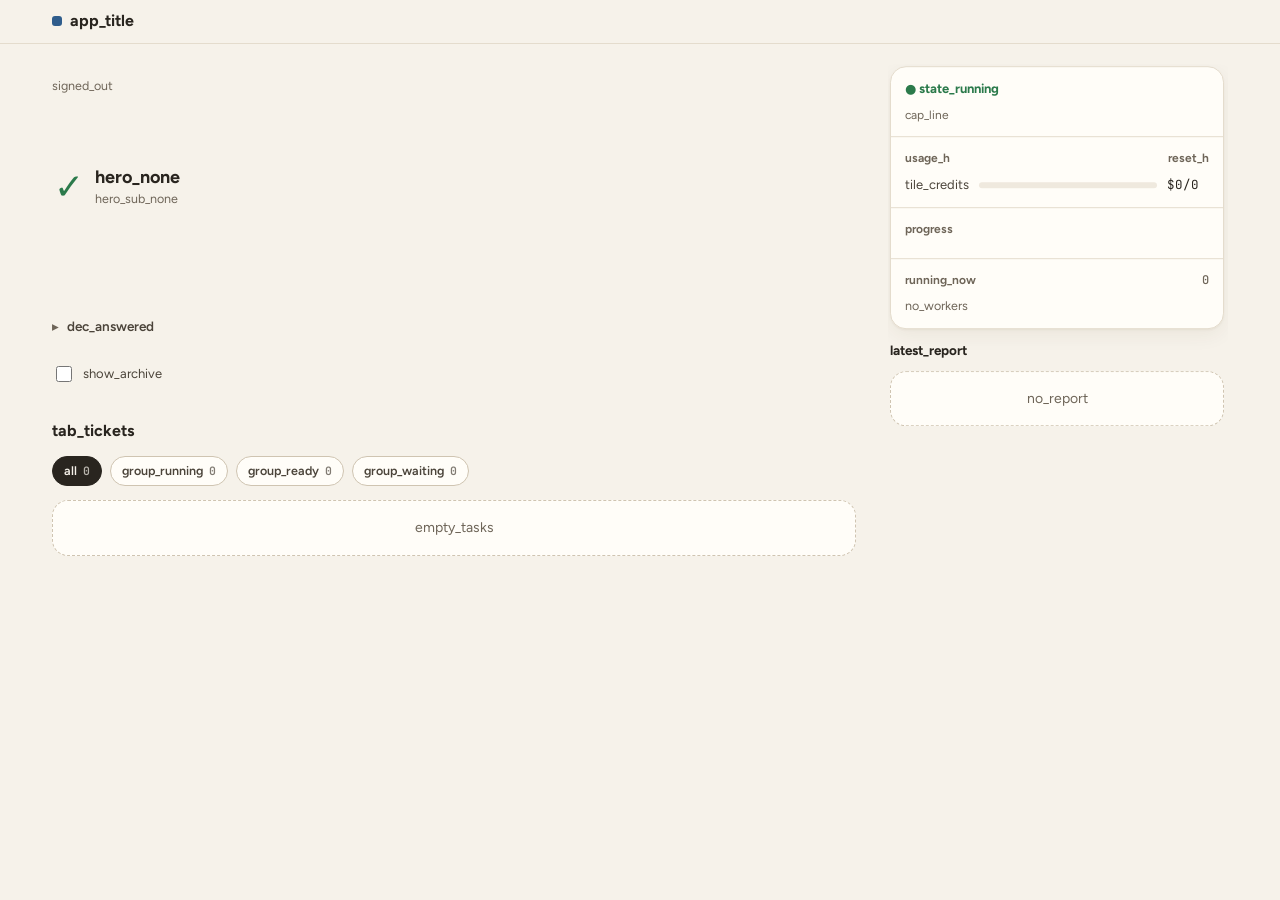
==== templates/page.html @ 3a25b418 "feat(profile): key health check, refresh and rotation Co-Authored-By: Claude Opus 5.5 <noreply@anthr" ====
<title>Autopilot</title>
<meta name="claude:viewport-fit-sides" content="cover">
<link rel="preconnect" href="https://fonts.googleapis.com">
<link rel="preconnect" href="https://fonts.gstatic.com" crossorigin>
<link rel="stylesheet" href="https://fonts.googleapis.com/css2?family=Figtree:wght@400;500;600;700&family=JetBrains+Mono:wght@400;500&display=swap">
<style>
/* Inbox layout: what waits on you comes first, as cards with answer buttons; status lives in one compact
   side panel (desktop) or its own tab (phone). */
:root {
  --bg: #f6f2ea; --surface: #fffdf8; --surface-2: #efe9de; --ink: #29251f; --ink-2: #4b443a; --muted: #6e6558;
  --line: #e4dccd; --line-strong: #cfc4b1;
  --accent: #2f5d8c; --accent-ink: #ffffff; --accent-soft: #e4ecf5; --accent-line: #a9c0da;
  --ok: #2b7a4b; --ok-soft: #e1efe5; --warn: #8f5600; --warn-soft: #f7ead3; --crit: #b0271f; --crit-soft: #f7e0dc;
  --gate: #6a46a8; --gate-soft: #ede6f7;
  --shadow: 0 1px 2px rgba(70, 52, 24, .05), 0 6px 20px rgba(70, 52, 24, .06);
  --f-body: "Figtree", "PingFang SC", "Hiragino Sans GB", "Noto Sans SC", "Microsoft YaHei", system-ui, sans-serif;
  --f-mono: "JetBrains Mono", "SF Mono", Menlo, Consolas, monospace;
  --r: 16px; --r-sm: 12px;
}
@media (prefers-color-scheme: dark) { :root:not([data-theme="light"]) {
  --bg: #171512; --surface: #211e1a; --surface-2: #2b2722; --ink: #eee7da; --ink-2: #d2c9b9; --muted: #a59c8c;
  --line: #36312a; --line-strong: #4b453b;
  --accent: #93b8df; --accent-ink: #0f1d2b; --accent-soft: #1e2a37; --accent-line: #3d5670;
  --ok: #7fcf9c; --ok-soft: #1b2d21; --warn: #e5b566; --warn-soft: #33291a; --crit: #ff9b90; --crit-soft: #3a201d;
  --gate: #c5a9f1; --gate-soft: #2b2338;
  --shadow: 0 1px 2px rgba(0, 0, 0, .3); color-scheme: dark } }
:root[data-theme="dark"] {
  --bg: #171512; --surface: #211e1a; --surface-2: #2b2722; --ink: #eee7da; --ink-2: #d2c9b9; --muted: #a59c8c;
  --line: #36312a; --line-strong: #4b453b;
  --accent: #93b8df; --accent-ink: #0f1d2b; --accent-soft: #1e2a37; --accent-line: #3d5670;
  --ok: #7fcf9c; --ok-soft: #1b2d21; --warn: #e5b566; --warn-soft: #33291a; --crit: #ff9b90; --crit-soft: #3a201d;
  --gate: #c5a9f1; --gate-soft: #2b2338;
  --shadow: 0 1px 2px rgba(0, 0, 0, .3); color-scheme: dark }

* { box-sizing: border-box }
[hidden] { display: none !important }
html { -webkit-text-size-adjust: 100% }
body { margin: 0; background: var(--bg); color: var(--ink); font: 400 14px/1.55 var(--f-body) }
html[lang^="zh"] body { line-height: 1.65 }
body::before { content: ""; position: fixed; inset: 0 0 auto; height: env(safe-area-inset-top, 0px); z-index: 30; background: var(--bg) }
h1, h2, h3 { margin: 0 }
h1, h2 { text-wrap: balance }
h3 { text-wrap: pretty }
h2 { font-size: 16px; font-weight: 700; line-height: 1.35 }
h3 { font-size: 15px; font-weight: 650; line-height: 1.45 }
a { color: var(--accent) }
.mono { font-family: var(--f-mono); font-variant-numeric: tabular-nums; font-size: .92em }
:focus-visible { outline: 2px solid var(--accent); outline-offset: 2px }
button, input { font: inherit; color: inherit }
button { cursor: pointer }
button:disabled { cursor: default }

.wrap { max-width: 1240px; margin: 0 auto; padding-left: max(16px, env(safe-area-inset-left, 0px)); padding-right: max(16px, env(safe-area-inset-right, 0px)) }

/* Header */
/* Header: phone = brand + language, then the autopilot switch. Desktop = one row.
   Run state lives in the status panel only (the status tab shows a mark when something is wrong). */
header.top { background: var(--bg); padding-top: env(safe-area-inset-top, 0px) }
.bar { display: grid; grid-template-columns: minmax(0, 1fr) auto; grid-template-areas: "brand lang" "filters filters";
  align-items: center; gap: 6px 12px; padding-block: 8px 10px }
.brand { grid-area: brand; display: flex; align-items: center; gap: 8px; min-width: 0 }
.brand .dot { width: 10px; height: 10px; border-radius: 3px; background: var(--accent); flex: none }
h1 { font-size: 16px; font-weight: 700; letter-spacing: -.01em }
.lang { grid-area: lang; display: inline-flex; align-items: center; gap: 3px; min-height: 30px; padding: 0 9px; border-radius: 8px; border: 1px solid var(--line-strong); background: var(--surface); font: 500 12.5px/1 var(--f-body); color: var(--muted) }
.lang .on { color: var(--ink); font-weight: 700 }
.lang .sl { color: var(--line-strong) }
.lang:hover { border-color: var(--accent) }
.filters { grid-area: filters; justify-self: start; display: inline-flex; gap: 2px; padding: 2px; border-radius: 10px; background: var(--surface-2); overflow-x: auto; max-width: 100%; scrollbar-width: none }
.filters::-webkit-scrollbar { display: none }
.fchip { display: inline-flex; align-items: center; gap: 6px; min-height: 30px; padding: 0 11px; border-radius: 8px; border: 0; background: none; font-size: 12.5px; font-weight: 600; white-space: nowrap; color: var(--ink-2) }
.fchip[aria-pressed="true"] { background: var(--surface); color: var(--ink); box-shadow: 0 1px 2px rgba(0, 0, 0, .08) }
.fcount { min-width: 16px; height: 16px; padding: 0 4px; border-radius: 8px; background: var(--accent); color: var(--accent-ink); font: 600 11px/16px var(--f-mono); text-align: center }
.tfilter .fchip { border: 1px solid var(--line-strong); background: var(--surface); border-radius: 999px }
.tfilter .fchip[aria-pressed="true"] { background: var(--ink); border-color: var(--ink); color: var(--bg); box-shadow: none }

/* Access profile: the header line, the switch and the cap card */
.access { display: flex; flex-wrap: wrap; align-items: center; gap: 4px 10px; padding-bottom: 8px; font-size: 12.5px; color: var(--muted) }
.keyerr { color: var(--bad, #b3261e); font-weight: 600 }
.access:empty { display: none }
.abadge { display: inline-flex; align-items: center; min-height: 24px; padding: 0 10px; border-radius: 999px; background: var(--surface-2); color: var(--ink); font-weight: 600; overflow-wrap: anywhere }
.abadge.gw { background: var(--warn-soft); color: var(--warn) }
.switch { display: flex; flex-wrap: wrap; gap: 6px }
.capcard { border-left: 5px solid var(--warn) }

/* Layout */
.shell { padding-bottom: 20px }
.col-main, .col-rail { display: grid; gap: 22px; min-width: 0; align-content: start }
.view { display: grid; gap: 14px; min-width: 0; align-content: start }
@media (max-width: 1023.98px) { .view:not(.on) { display: none } .col-rail { margin-top: 0 } }
#banners { display: grid; gap: 10px }
#banners:empty { display: none }
.banner { padding: 12px 16px; border-radius: var(--r-sm); background: var(--warn-soft); color: var(--warn); font-weight: 500 }
.banner.crit { background: var(--crit-soft); color: var(--crit) }
.foot { color: var(--muted); font-size: 12px; text-align: center; margin: 0 auto; padding-bottom: calc(84px + env(safe-area-inset-bottom, 0px)) }

/* Hero */
.hero { display: flex; align-items: center; gap: 12px; padding: 2px }
.hero-n { font: 700 32px/1 var(--f-mono); color: var(--accent); font-variant-numeric: tabular-nums; letter-spacing: -.04em; flex: none }
.hero-n.zero { color: var(--ok); font-family: var(--f-body) }
.hero-t { font-size: 17px; font-weight: 700; line-height: 1.3 }
.hero-s { color: var(--muted); font-size: 12.5px; line-height: 1.5 }

/* Cards */
.card { background: var(--surface); border: 1px solid var(--line); border-radius: var(--r); padding: 16px; box-shadow: var(--shadow); display: grid; gap: 12px; min-width: 0 }
.card > h2 { font-size: 15px }
.dec.gate { border-left: 5px solid var(--gate) }
.dec.system { border-left: 5px solid var(--crit) }
.sys-line { margin-top: 6px }
.sys-line b { font-weight: 600 }
.card-head { display: flex; flex-wrap: wrap; align-items: center; gap: 6px 12px }
.tag { display: inline-flex; align-items: center; gap: 5px; padding: 1px 9px; border-radius: 999px; font-size: 12px; font-weight: 650 }
.tag.ask { background: var(--accent-soft); color: var(--accent) }
.tag.gate { background: var(--gate-soft); color: var(--gate) }
.tag.system { background: var(--crit-soft); color: var(--crit) }
.tag.look { background: var(--warn-soft); color: var(--warn) }
.dec.look { border-left: 5px solid var(--warn) }
.self-actions { display: flex; flex-wrap: wrap; gap: 8px; align-items: center }
.self-actions .btn.ghost, .ok-btn { min-height: 36px }
.self-tools { display: flex; flex-wrap: wrap; align-items: center; justify-content: space-between; gap: 8px 12px; color: var(--muted); font-size: 12.5px }
.self-body > summary { list-style: none; cursor: pointer }
.self-body > summary::-webkit-details-marker { display: none }
.self-body > summary::before { content: "▸ "; color: var(--muted) }
.self-body[open] > summary::before { content: "▾ " }
.self-body > summary + * { margin-top: 6px }
.self-body .links { margin-top: 8px }
.remind { display: flex; flex-wrap: wrap; align-items: center; gap: 6px 12px; padding: 8px 12px; border-radius: var(--r-sm); background: var(--warn-soft); color: var(--warn); font-size: 13px; font-weight: 600 }
.meta { color: var(--muted); font-size: 12px; overflow-wrap: anywhere }
.age { margin-left: auto }
.body { white-space: pre-wrap; overflow-wrap: anywhere; color: var(--ink-2) }
/* A card's walk-through: the one sentence first, then each section under a small heading, in a fixed order. */
.body.lead { color: var(--ink); font-size: 14.5px }
.explain { display: grid; gap: 14px; min-width: 0 }
.ex { display: grid; gap: 4px; min-width: 0 }
.ex h4 { margin: 0; font-size: 12.5px; color: var(--muted); font-weight: 650; letter-spacing: .02em }
.ex p { margin: 0; white-space: pre-wrap; overflow-wrap: anywhere; color: var(--ink-2) }
.ex ol, .ex ul { margin: 0; padding-left: 1.4em; display: grid; gap: 4px; color: var(--ink-2); overflow-wrap: anywhere }
.ex-terms { margin: 0; display: grid; gap: 6px }
.ex-terms div { display: grid; gap: 0; padding-left: 10px; border-left: 3px solid var(--line-strong) }
.ex-terms dt { font-weight: 650; overflow-wrap: anywhere }
.ex-terms dd { margin: 0; color: var(--ink-2); overflow-wrap: anywhere }
.ex .ex-opts { list-style: none; padding: 0; gap: 8px }
.ex-opts li { display: grid; gap: 2px; padding: 8px 12px; border-radius: var(--r-sm); border: 1px solid var(--line) }
.ex-opts li.rec { border: 2px solid var(--accent) }
.ex-opts .opt-top { color: var(--ink) }
.ex-k { color: var(--muted); font-weight: 600 }
.ex .ex-related { list-style: none; padding: 0 }
.ex-related li { display: grid; gap: 0 }
.links { display: flex; flex-wrap: wrap; gap: 8px }
.pill { display: inline-flex; align-items: center; gap: 5px; min-height: 30px; padding: 0 10px; border-radius: 999px; border: 1px solid var(--line); background: var(--bg); color: var(--accent); font-size: 12.5px; font-weight: 600; text-decoration: none; white-space: nowrap }
.pill:hover { border-color: var(--accent) }
.ico { width: 20px; height: 20px; fill: none; stroke: currentColor; stroke-width: 1.8; stroke-linecap: round; stroke-linejoin: round; flex: none }
.pill .ico { width: 15px; height: 15px }

.opts { display: grid; gap: 10px }
@media (min-width: 600px) { .opts { grid-template-columns: repeat(auto-fit, minmax(220px, 1fr)) } }
.opt { display: grid; gap: 2px; align-content: start; text-align: left; min-height: 46px; padding: 9px 12px; border-radius: var(--r-sm); border: 1.5px solid var(--line-strong); background: var(--surface) }
.opt:hover:not(:disabled) { border-color: var(--accent) }
.opt.rec { border: 2px solid var(--accent); background: var(--accent-soft) }
.opt-top { display: flex; align-items: flex-start; justify-content: space-between; gap: 10px }
.opt-label { font-size: 14px; font-weight: 650; line-height: 1.45 }
.rec-tag { flex: none; padding: 0 7px; border-radius: 999px; background: var(--accent); color: var(--accent-ink); font-size: 11.5px; font-weight: 700; line-height: 18px }
.opt-cost { color: var(--muted); font-size: 12.5px; line-height: 1.5 }
.opt:disabled:not(.chosen) { opacity: .5 }
.opt.chosen { background: var(--accent); border-color: var(--accent); color: var(--accent-ink); opacity: 1 }
.opt.chosen .opt-cost { color: var(--accent-ink); opacity: .85 }
.opt.chosen .rec-tag { background: var(--accent-ink); color: var(--accent) }

.reply { display: flex; gap: 8px }
.reply input { flex: 1 1 auto; min-width: 0; min-height: 40px; padding: 0 12px; border-radius: var(--r-sm); border: 1.5px solid var(--line); background: var(--bg) }
.reply input:focus { border-color: var(--accent); outline: none }
.btn { min-height: 40px; padding: 0 14px; border-radius: var(--r-sm); border: 1.5px solid var(--ink); background: var(--ink); color: var(--bg); font-weight: 650; white-space: nowrap }
.btn:disabled { opacity: .45 }
.btn.ghost { background: var(--surface); color: var(--ink); border-color: var(--line-strong) }
.btn.ghost:hover:not(:disabled) { border-color: var(--accent); color: var(--accent) }
.btn.small { min-height: 30px; padding: 0 10px; font-size: 12.5px; background: var(--surface); color: var(--accent); border-color: var(--accent-line) }
.row .btn.ghost { min-height: 32px; padding: 0 10px; font-size: 12.5px }
.sent { display: grid; gap: 2px; padding: 10px 12px; border-radius: var(--r-sm); background: var(--ok-soft); color: var(--ok); font-size: 13px }
.sent b { font-weight: 650 }
.note { font-size: 12.5px; color: var(--muted) }
.note.ok { color: var(--ok); font-weight: 600 }
.note.warn { color: var(--warn) }
.note.crit { color: var(--crit) }

/* Sections */
.sec { display: grid; gap: 12px; min-width: 0 }
.sec-h { display: flex; flex-wrap: wrap; align-items: baseline; gap: 4px 12px }
.sec-h .hint { color: var(--muted); font-size: 12.5px }
.list { background: var(--surface); border: 1px solid var(--line); border-radius: var(--r); overflow: hidden; min-width: 0 }
.list > * + * { border-top: 1px solid var(--line) }
.row { display: grid; grid-template-columns: minmax(0, 1fr) auto; gap: 6px 16px; align-items: center; padding: 12px 16px }
.row > :first-child, .task-main { min-width: 0 }
.row-title { font-weight: 600; overflow-wrap: anywhere }
.row-sub { color: var(--ink-2); font-size: 13px; overflow-wrap: anywhere }
.row-side { display: flex; flex-wrap: wrap; gap: 8px; justify-content: flex-end; align-items: center }
.row > .note { grid-column: 1 / -1 }
details.fold > summary { list-style: none; cursor: pointer; display: flex; align-items: center; gap: 8px; min-height: 36px; color: var(--ink-2); font-weight: 600; font-size: 13.5px }
details.fold > summary::-webkit-details-marker { display: none }
details.fold > summary::before { content: "▸"; color: var(--muted); transition: transform .15s }
details.fold[open] > summary::before { transform: rotate(90deg) }
details.fold > summary + * { margin-top: 8px }
.check { display: inline-flex; align-items: center; gap: 8px; min-height: 36px; color: var(--ink-2); font-size: 13px; cursor: pointer }
.check input { width: 16px; height: 16px; accent-color: var(--accent) }

/* Chips */
.chip { display: inline-flex; align-items: center; gap: 5px; padding: 0 8px; border-radius: 999px; font-size: 12px; font-weight: 650; white-space: nowrap; background: var(--accent-soft); color: var(--accent); line-height: 21px }
.chip.ok { background: var(--ok-soft); color: var(--ok) }
.chip.warn { background: var(--warn-soft); color: var(--warn) }
.chip.crit { background: var(--crit-soft); color: var(--crit) }
.chip.gate { background: var(--gate-soft); color: var(--gate) }
.chip.muted { background: var(--surface-2); color: var(--muted) }

/* Tasks */
.tfilter { display: flex; flex-wrap: wrap; gap: 8px }
.task { display: grid; grid-template-columns: minmax(0, 1fr) auto; gap: 6px 16px; align-items: center; padding: 12px 16px }
.task-title { font-weight: 600; overflow-wrap: anywhere }
.task-title .id { color: var(--muted); font-weight: 500; margin-right: 4px }
.task-meta { color: var(--muted); font-size: 12px; overflow-wrap: anywhere }
.task-side { display: flex; flex-wrap: wrap; gap: 8px; justify-content: flex-end; align-items: center }
@media (max-width: 599.98px) {
  .task, .row { grid-template-columns: minmax(0, 1fr) }
  .task-side, .row-side { justify-content: flex-start }
}
.empty { padding: 16px; text-align: center; color: var(--muted); background: var(--surface); border: 1.5px dashed var(--line-strong); border-radius: var(--r) }

/* Evidence */
.back { justify-self: start }
.verdict { padding: 14px 16px; border-radius: var(--r-sm); background: var(--ok-soft); color: var(--ok); font-weight: 600 }
.crit-list { list-style: none; margin: 0; padding: 0; display: grid; gap: 12px }
.crit-list li { display: grid; grid-template-columns: auto minmax(0, 1fr); gap: 12px; align-items: start }
.crit-list .mark { width: 28px; height: 28px; border-radius: 8px; display: grid; place-items: center; font-weight: 700 }
.crit-list .mark.ok { background: var(--ok-soft); color: var(--ok) }
.crit-list .mark.crit { background: var(--crit-soft); color: var(--crit) }
.shots { display: grid; grid-template-columns: repeat(auto-fill, minmax(min(180px, 100%), 1fr)); gap: 14px }
.shots figure { margin: 0; display: grid; gap: 6px }
.shots img { width: 100%; border: 1px solid var(--line); border-radius: var(--r-sm); background: var(--surface-2) }
.shots figcaption { color: var(--muted); font-size: 12.5px }
/* Logs: one fold each; the text loads when it is opened and scrolls inside its own box. */
.logs { display: grid; gap: 8px; min-width: 0 }
.log { min-width: 0; border: 1px solid var(--line); border-radius: var(--r-sm); background: var(--bg); overflow: hidden }
.log > summary { list-style: none; cursor: pointer; display: grid; grid-template-columns: auto minmax(0, 1fr); gap: 2px 10px; align-items: baseline; padding: 9px 12px; font-size: 13px; color: var(--ink-2) }
.log > summary::-webkit-details-marker { display: none }
.log > summary::before { content: "▸"; grid-row: 1 / 3; color: var(--muted); transition: transform .15s }
.log[open] > summary::before { transform: rotate(90deg) }
.log > summary > span { grid-column: 2; min-width: 0; overflow-wrap: anywhere }
.log .log-name { color: var(--muted); font-size: 12px }
.log-text { margin: 0; padding: 10px 12px; border-top: 1px solid var(--line); max-height: 420px; overflow: auto; white-space: pre; font: 12px/1.5 var(--f-mono); color: var(--ink); background: var(--surface-2) }
.rounds { display: flex; align-items: flex-end; gap: 18px; height: 150px; padding-top: 6px; border-bottom: 1px solid var(--line-strong) }
.rcol { display: grid; justify-items: center; align-content: end; gap: 6px; height: 100%; min-width: 48px }
.rcol i { display: block; width: 32px; border-radius: 4px 4px 0 0; background: var(--accent) }
.rval { font-size: 14px; color: var(--ink) }
.rlab { color: var(--muted); font-size: 13px; transform: translateY(26px); white-space: nowrap }
.rounds-wrap { padding-bottom: 28px }

/* Status rail */
/* One compact status panel: each module is a few one-line rows, split by hairlines. */
.panel { background: var(--surface); border: 1px solid var(--line); border-radius: var(--r); box-shadow: var(--shadow); min-width: 0; font-size: 13px; line-height: 1.5 }
.panel > .ps { padding: 12px 14px; display: grid; gap: 8px; min-width: 0 }
.panel > .ps + .ps { border-top: 1px solid var(--line) }
.ps-h { display: flex; justify-content: space-between; align-items: baseline; gap: 8px; font-size: 12px; font-weight: 650; color: var(--muted) }
.ps-h .n { font-family: var(--f-mono); font-weight: 500 }
.state-line { display: flex; flex-wrap: wrap; align-items: baseline; gap: 2px 8px }
.state-line .st { font-weight: 700 }
.state-line .st.ok { color: var(--ok) } .state-line .st.warn { color: var(--warn) } .state-line .st.crit { color: var(--crit) }
.state-line .meta, .ps > .meta { font-size: 12px }
/* Usage: label | bar | value | reset, one row each */
.urows { display: grid; grid-template-columns: auto minmax(36px, 1fr) auto auto; gap: 7px 10px; align-items: center }
.ulabel { color: var(--ink-2); white-space: nowrap }
.uval { text-align: right; white-space: nowrap; font-size: 12.5px }
.uval.warn { color: var(--warn) } .uval.crit { color: var(--crit) }
.ureset { color: var(--muted); font-size: 11.5px; white-space: nowrap; text-align: right }
.meter { height: 6px; border-radius: 3px; background: var(--surface-2); overflow: hidden }
.meter > i { display: block; height: 100%; border-radius: 3px; background: var(--accent) }
.meter.warn > i { background: var(--warn) }
.meter.crit > i { background: var(--crit) }
/* Workers: one line, tap to see the session name for `claude attach` */
.wlist { display: grid; gap: 2px }
.wlist details > summary { list-style: none; cursor: pointer; display: grid; grid-template-columns: auto minmax(0, 1fr) auto; gap: 8px; align-items: center; min-height: 32px }
.wlist details > summary::-webkit-details-marker { display: none }
.wlist .chip { font-size: 11.5px; line-height: 19px; padding: 0 7px }
.wlist .wt { min-width: 0; overflow: hidden; text-overflow: ellipsis; white-space: nowrap }
.wlist .wt .ap { color: var(--muted); margin-left: 6px; font-size: 12px }
.wlist .wtime { color: var(--muted); font-size: 12px; white-space: nowrap }
.wlist .attach { margin: 2px 0 6px; padding: 6px 8px; border-radius: 8px; background: var(--surface-2); font-size: 11.5px; overflow-wrap: anywhere }
/* Progress: name | bar | done/total, then one muted line */
.prows { display: grid; grid-template-columns: auto minmax(36px, 1fr) auto; gap: 4px 10px; align-items: center }
.prows .pn { font-family: var(--f-mono); font-size: 12.5px }
.prows .pv { font-family: var(--f-mono); font-size: 12.5px; text-align: right }
.prows .pm { grid-column: 1 / -1; color: var(--muted); font-size: 12px; margin-bottom: 4px }
.report { font-size: 13px; line-height: 1.55; padding: 12px 14px; gap: 6px }
.report h4 { margin: 0; font-size: 12px; color: var(--muted); font-weight: 650 }
.report ul { margin: 2px 0 0; padding-left: 18px; display: grid; gap: 2px }
.report .part { display: grid; gap: 0 }
.report.older { box-shadow: none }
.sec > h2.small-h { font-size: 13.5px }

/* Bottom tab bar (phone) */
.tabbar { position: fixed; left: 0; right: 0; bottom: 0; z-index: 20; background: var(--surface); border-top: 1px solid var(--line);
  padding-left: max(12px, env(safe-area-inset-left, 0px)); padding-right: max(12px, env(safe-area-inset-right, 0px));
  padding-top: 6px; padding-bottom: calc(6px + env(safe-area-inset-bottom, 0px));
  display: grid; grid-template-columns: repeat(3, minmax(0, 1fr)); gap: 4px; box-shadow: 0 -4px 16px rgba(0, 0, 0, .04) }
.tabbar button { position: relative; display: grid; justify-items: center; align-content: center; gap: 0; min-height: 48px; border: 0; border-radius: 10px; background: none; color: var(--muted); font-size: 11.5px; font-weight: 600; line-height: 1.4 }
.tabbar button .ico { width: 22px; height: 22px }
.tabbar button[aria-selected="true"] { color: var(--accent); background: var(--accent-soft) }
.tabbar .tmark { position: absolute; top: 5px; left: calc(50% + 8px); font-size: 11px; line-height: 1 }
.tabbar .tmark.warn { color: var(--warn) } .tabbar .tmark.crit { color: var(--crit) }
.tabbar .badge { position: absolute; top: 4px; left: calc(50% + 6px); min-width: 20px; height: 20px; padding: 0 6px; border-radius: 10px; background: var(--accent); color: var(--accent-ink); font: 600 12px/20px var(--f-mono); text-align: center; border: 2px solid var(--surface); box-sizing: content-box }

/* Desktop */
@media (min-width: 1024px) {
  .wrap { padding-left: max(32px, env(safe-area-inset-left, 0px)); padding-right: max(32px, env(safe-area-inset-right, 0px)) }
  header.top { position: sticky; top: 0; z-index: 15; border-bottom: 1px solid var(--line) }
  .bar { grid-template-columns: auto auto minmax(0, 1fr) auto; grid-template-areas: "brand filters . lang"; gap: 16px; padding-block: 9px }
  .brand { padding-right: 6px }
  .shell { display: grid; grid-template-columns: minmax(0, 1fr) minmax(300px, 340px); gap: 32px; align-items: start; padding-top: 20px; padding-bottom: 32px }
  .foot { padding-bottom: 40px }
  .col-rail { position: sticky; top: calc(var(--hh, 50px) + 20px); max-height: calc(100vh - var(--hh, 50px) - 36px); overflow-y: auto; overscroll-behavior: contain; padding: 2px 4px 24px 2px; scrollbar-width: thin }
  .col-rail .view { gap: 12px }
  .col-main { gap: 28px }
  .tabbar { display: none }
  .hero-n { font-size: 36px }
  .hero-t { font-size: 18px }
  .card { padding: 16px 18px }
}
@media (prefers-reduced-motion: no-preference) { .meter > i { transition: width .4s ease } }
</style>

<header class="top" id="top">
  <div class="wrap">
    <div class="bar">
      <div class="brand"><span class="dot" aria-hidden="true"></span><h1 data-l="app_title">Autopilot</h1></div>
      <nav id="filters" class="filters" aria-label="autopilot"></nav>
      <button id="lang" class="lang" type="button" hidden></button>
    </div>
    <div id="access" class="access"></div>
  </div>
</header>

<div class="wrap shell">
  <main class="col-main" id="main">
    <div id="banners"></div>
    <p id="status-note" class="note" hidden></p>
    <section class="view" id="v-needs" data-view="needs" aria-labelledby="hero-t">
      <div id="capcard"></div>
      <div class="sec" id="systems"></div>
      <div class="hero" id="hero"></div>
      <div id="self-remind"></div>
      <div class="sec" id="asks"></div>
      <div class="sec" id="gates"></div>
      <div class="sec" id="self-look"></div>
      <div class="sec" id="selfs"></div>
      <div class="sec" id="handling"></div>
      <div class="sec" id="answered"></div>
    </section>
    <section class="view" id="v-tasks" data-view="tasks"></section>
  </main>
  <aside class="col-rail">
    <section class="view" id="v-status" data-view="status"></section>
  </aside>
</div>
<div class="foot" aria-hidden="true"></div>

<nav class="tabbar" id="tabbar" role="tablist"></nav>

<script>
"use strict";
const LABELS_EN = /*LABELS_EN*/null;
const S = { meta: {}, autopilots: {}, tasks: {}, workers: {}, decisions: {}, archive: {}, reports: {}, evidence: {}, replies: {} };
let lang = "en", langPicked = false, filterAp = "", tab = "needs", ticketFilter = "all", detailKey = null;
// canWrite: only the page's owner answers (the db rules let nobody else write replies). myId goes on each reply.
let db = null, user = null, downloads = null, canWrite = null, myId = null, loaded = false, unreachable = false;
const sendErrors = {};
let pendingSwitch = null, capSent = null;   // pendingSwitch: {name, from, at}
const SWITCH_PENDING_MS = 35 * 60 * 1000;
const VIEWS = ["needs", "tasks", "status"];
const $ = (id) => document.getElementById(id);

function labelsFor(l) {
  const m = S.meta.labels || {};
  return Object.assign({}, LABELS_EN || {}, m.en || {}, l !== "en" ? (m[l] || {}) : {});
}
function L(key, args) {
  let s = labelsFor(lang)[key];
  if (s === undefined) s = key;
  // An argument may itself be text in several languages ({en, zh}) or a label; String() would print [object Object].
  for (const [k, v] of Object.entries(args || {})) s = s.split("{" + k + "}").join(
    Array.isArray(v) ? v.map(T).join(", ") : v && typeof v === "object" ? T(v) : String(v));
  return s;
}
function T(obj) {
  if (!obj || typeof obj !== "object") return obj == null ? "" : String(obj);
  if (obj.key) return L(obj.key, obj.args);
  return obj[lang] || obj.en || "";
}
function el(tag, attrs, ...kids) {
  const e = document.createElement(tag);
  for (const [k, v] of Object.entries(attrs || {})) {
    if (v == null || v === false) continue;
    if (k === "class") e.className = v;
    else if (k === "text") e.textContent = v;
    else if (k.startsWith("on")) e.addEventListener(k.slice(2), v);
    else e.setAttribute(k, v === true ? "" : v);
  }
  for (const k of kids.flat()) if (k != null && k !== false) e.append(k instanceof Node ? k : document.createTextNode(String(k)));
  return e;
}
// Set a node's children the way el() adds them. DOM replaceChildren turns null into the text "null",
// and a list of cards has null for every card a task does not have.
function fill(node, ...kids) {
  node.replaceChildren(...kids.flat().filter((k) => k != null && k !== false));
}
// Links come from tickets, PRs and workers: untrusted. Only http(s) becomes a link.
function safeUrl(u) { return typeof u === "string" && /^https?:\/\//i.test(u) ? u : null; }
const inAp = (doc) => !filterAp || doc.ap === filterAp;
const values = (c) => Object.values(S[c] || {}).filter(inAp);
function when(iso) {
  if (!iso) return "";
  const d = new Date(iso);
  return isNaN(d) ? iso : d.toLocaleString(lang === "en" ? "en-US" : lang, { month: "short", day: "numeric", hour: "2-digit", minute: "2-digit" });
}
function rel(iso) {
  if (!iso) return "";
  const d = new Date(iso);
  if (isNaN(d)) return iso;
  const min = Math.round((d.getTime() - Date.now()) / 60000), a = Math.abs(min), fut = min > 0;
  if (a < 1) return L("just_now");
  if (a < 60) return L(fut ? "in_min" : "min_ago", { n: a });
  const h = Math.round(a / 60);
  if (h < 24) return L(fut ? "in_h" : "h_ago", { n: h });
  const days = Math.round(a / 1440);
  return days < 7 ? L(fut ? "in_d" : "d_ago", { n: days }) : when(iso);
}
function fmtTokens(n) { return n >= 1e6 ? (n / 1e6).toFixed(1) + "M" : n >= 1e3 ? Math.round(n / 1e3) + "k" : String(n || 0); }

const ICONS = {
  inbox: '<path d="M3.5 13.5h4.5l1.5 2.5h5l1.5-2.5h4.5"/><path d="M5.5 5h13l2 8.5V19h-17v-5.5z"/>',
  list: '<path d="M9 6.5h11M9 12h11M9 17.5h11"/><path d="M4 6.5h.5M4 12h.5M4 17.5h.5"/>',
  pulse: '<path d="M3 12h4l2.5-6 5 12 2.5-6h4"/>',
  ext: '<path d="M14 5h5v5"/><path d="M19 5l-8 8"/><path d="M17 14v5H5V7h5"/>',
  cog: '<circle cx="12" cy="12" r="3"/><path d="M12 3v3M12 18v3M3 12h3M18 12h3M5.6 5.6l2.1 2.1M16.3 16.3l2.1 2.1M5.6 18.4l2.1-2.1M16.3 7.7l2.1-2.1"/>',
  gauge: '<path d="M4 17a8 8 0 1 1 16 0"/><path d="M12 17l4-5"/>',
};
function icon(name) {
  // Parsed as HTML, so the svg gets its namespace without spelling one out. ICONS are fixed strings.
  const box = document.createElement("span");
  box.innerHTML = '<svg viewBox="0 0 24 24" aria-hidden="true" class="ico">' + ICONS[name] + "</svg>";
  return box.firstChild;
}
function linkPill(label, url, cls) {
  const u = safeUrl(String(url || ""));
  return u ? el("a", { class: "pill" + (cls ? " " + cls : ""), href: u, target: "_blank", rel: "noopener" }, label, icon("ext")) : null;
}
const STATUS = { todo: ["muted", "○"], in_progress: ["", "●"], in_review: ["", "◐"], done: ["ok", "✓"], blocked: ["crit", "!"], skipped: ["muted", "–"] };
// A worker that stopped itself at the usage line shows this instead of its role.
function workerChip(w) {
  if (w.parked) return el("span", { class: "chip warn" }, "⏸ " + (w.parked.resume_at ? L("parked_chip", { when: rel(w.parked.resume_at) }) : L("parked_chip_unknown")));
  return el("span", { class: "chip" }, "● " + L("role_" + w.role));
}
function statusChip(s) { const [cls, g] = STATUS[s] || ["muted", "•"]; return el("span", { class: "chip " + cls }, g + " " + L("status_" + s)); }
function runState(a, ap) {
  if (ap && ap.status === "paused") return { cls: "warn", glyph: "❚❚", text: L("state_paused") };
  if (a.allow === 0) return { cls: "crit", glyph: "■", text: L("state_paused_budget") };
  if (a.allow === 1) return { cls: "warn", glyph: "▲", text: L("state_one_at_a_time") };
  return { cls: "ok", glyph: "●", text: L("state_running") };
}
const budgetOf = () => ((S.meta.budget || {}).budget) || {};
function windowLabel(w) {
  if (w.kind === "session") return L("tile_session");
  if (w.model) return L("tile_weekly_model", { model: w.model });
  return L("tile_weekly");
}
const byCreated = (x, y) => (x.created_at || "").localeCompare(y.created_at || "");
// "Mark all read" sends one reply that lists its cards under `decisions`.
const replyFor = (key) => Object.values(S.replies).find((r) => r.decision === key || (r.decisions || []).includes(key));
// An ask you already answered stops counting as "waiting" while the answer travels to the next pass.
const openSystems = (ap) => Object.values(S.decisions).filter((d) => d.status === "open" && d.kind === "system" && (!ap || d.ap === ap));
const openAsks = (ap) => Object.values(S.decisions).filter((d) => d.status === "open" && d.kind === "ask" && (!ap || d.ap === ap) && !replyFor(d.ap + ":" + d.id));

/* ---------- header ---------- */
function renderHeader() {
  document.documentElement.lang = lang === "zh" ? "zh-CN" : lang;
  document.querySelectorAll("[data-l]").forEach((e) => { e.textContent = L(e.dataset.l); });
  const reader = (S.meta.labels || {}).reader_lang || "en";
  const lt = $("lang");
  lt.hidden = reader === "en";
  fill(lt, el("span", { class: lang === "en" ? "on" : null }, labelsFor("en").lang_short || "EN"),
    el("span", { class: "sl", "aria-hidden": "true" }, "/"),
    el("span", { class: lang !== "en" ? "on" : null }, labelsFor(reader).lang_short || reader));
  lt.setAttribute("aria-label", L("switch_lang"));
  const note = $("status-note");
  note.hidden = loaded && !unreachable && !!db;
  note.textContent = !db && loaded ? L("signed_out") : unreachable ? L("unreachable") : L("loading");


  const names = Object.keys(S.autopilots).sort();
  const f = $("filters");
  f.hidden = names.length < 2;
  fill(f, ...["", ...names].map((n) => {
    const c = openAsks(n).length;
    return el("button", { type: "button", class: "fchip", "aria-pressed": String(filterAp === n),
      onclick: () => { filterAp = n; detailKey = null; render(); } },
      n ? el("span", { class: "mono" }, n) : L("all"),
      c ? el("span", { class: "fcount", "aria-label": L("waiting_count", { n: c }) }, String(c)) : null);
  }));
}

function renderBanners() {
  const out = [];
  const cap = S.meta.cap || {};
  if (cap.warning) out.push(el("div", { class: "banner" }, "▲ " + L("cap_warning", { active: cap.active, cap: cap.max_workers, waiting: cap.active - cap.max_workers })));
  for (const [ap, err] of Object.entries((S.meta.health || {}).broken || {})) {
    out.push(el("div", { class: "banner crit" }, "■ " + L("broken_banner", { ap }) + " " + err));
  }
  fill($("banners"), ...out);
}

/* ---------- needs you ---------- */
// When an answer takes effect: the gate reads the page once a minute outside its quiet hours
// (the machine's time, hence the offset); otherwise at the next forced pass.
function pickup() {
  const rc = S.meta.reply_check || {}, bd = S.meta.budget || {}, a = bd.passes || bd.allowance || {};
  if (a.allow === 0) return L("pickup_paused");
  const later = L("pickup_later", { min: rc.forced_pass_min || 30 });
  if (!rc.every_s) return later;
  const hm = new Date(Date.now() + (rc.utc_offset_min || 0) * 60000).toISOString().slice(11, 16);
  const [s, e] = rc.quiet || [];
  const quiet = s && e ? (s > e ? (hm >= s || hm < e) : (hm >= s && hm < e)) : false;
  return quiet ? later : L("pickup_minute");
}
function sentNote(rep, d) {
  const opt = (d.options || []).find((o) => o.id === rep.option);
  const what = rep.option === "undo" ? L("undo") : opt ? T(opt.label) : rep.option;
  return el("div", { class: "sent", role: "status" },
    el("b", {}, rep.text ? L("you_wrote", { answer: rep.text }) : L("you_chose", { answer: what })),
    el("span", {}, L("sent") + " " + pickup()));
}
async function sendReply(key, body) {
  if (!db) return;
  delete sendErrors[key];
  try {
    await db.collection("replies").add(Object.assign({ decision: key, at: new Date().toISOString(), by: myId }, body));
  } catch (e) {
    sendErrors[key] = L("send_failed", { error: (e && (e.message || e.code)) || e });
  }
  render();
}
function errNote(key) { return sendErrors[key] ? el("div", { class: "note crit", role: "alert" }, sendErrors[key]) : null; }
function decMeta(d) { return [filterAp ? null : d.ap, d.id, d.task].filter(Boolean).join(" · "); }
/* A card that explains itself (`explain`, required on every ask and self card since it existed): the body is its one
   sentence, then these sections in this order. A card saved before has only its body. `find(ap, id)` looks up a
   related card so its title can show. Section text stays raw here; explainBlock turns it into text. */
function explainSections(d, find) {
  const x = d.explain;
  if (!x || typeof x !== "object") return [];
  const list = (v) => Array.isArray(v) ? v : [];
  // A self card says why it chose and what OK or undo do; a gate says why the approval is needed and how to get it.
  const byKind = (k) => d.kind === "self" ? k + "_self" : d.kind === "gate" ? k + "_gate" : k;
  const opts = list(d.options).filter((o) => o && (o.does || o.cost));
  const related = list(x.related).filter((r) => r && r.id).map((r) => ({ id: r.id, why: r.why, title: (find(d.ap, r.id) || {}).title }));
  return [
    { label: "explain_terms", kind: "terms", items: list(x.terms) },
    { label: "explain_analogy", kind: "text", items: x.analogy ? [x.analogy] : [] },
    { label: "explain_example", kind: "text", items: x.example ? [x.example] : [] },
    { label: "explain_steps", kind: "steps", items: list(x.steps) },
    { label: "explain_options", kind: "options", items: opts },
    { label: byKind("explain_why"), kind: "text", items: x.why ? [x.why] : [] },
    { label: "explain_related", kind: "related", items: related },
    { label: byKind("explain_next"), kind: "text", items: x.next ? [x.next] : [] },
  ].filter((sec) => sec.items.length);
}
const findDecision = (ap, id) => S.decisions[ap + ":" + id] || S.archive[ap + ":" + id] || null;
function explainBlock(d) {
  const secs = explainSections(d, findDecision);
  if (!secs.length) return null;
  const kv = (k, v) => v ? el("div", {}, el("span", { class: "ex-k" }, L(k) + ": "), T(v)) : null;
  const body = (sec) => {
    if (sec.kind === "terms") return el("dl", { class: "ex-terms" }, sec.items.map((i) => el("div", {}, el("dt", {}, T(i.term)), el("dd", {}, T(i.means)))));
    if (sec.kind === "steps") return el("ol", {}, sec.items.map((i) => el("li", {}, T(i))));
    if (sec.kind === "options") return el("ul", { class: "ex-opts" }, sec.items.map((o) => el("li", { class: o.recommended ? "rec" : null },
      el("span", { class: "opt-top" }, el("span", { class: "opt-label" }, T(o.label)), o.recommended ? el("span", { class: "rec-tag" }, L("recommended")) : null),
      kv("opt_does", o.does), kv("opt_cost", o.cost))));
    if (sec.kind === "related") return el("ul", { class: "ex-related" }, sec.items.map((r) => el("li", {},
      el("span", {}, el("b", { class: "mono" }, r.id), r.title ? " · " + T(r.title) : ""), el("span", {}, T(r.why)))));
    return sec.items.map((i) => el("p", {}, T(i)));
  };
  return el("div", { class: "explain" }, secs.map((sec) => el("section", { class: "ex" }, el("h4", {}, L(sec.label)), body(sec))));
}
const bodyLine = (d, cls) => T(d.body) ? el("div", { class: cls + (d.explain ? " lead" : "") }, T(d.body)) : null;
function askCard(d) {
  const key = d.ap + ":" + d.id, rep = replyFor(key), gate = d.kind === "gate";
  const disabled = !!rep || canWrite === false || !db;
  const links = (d.links || []).map((l) => linkPill(T(l.label), l.url)).filter(Boolean);
  const kids = [
    el("div", { class: "card-head" },
      el("span", { class: "tag " + (gate ? "gate" : "ask") }, gate ? "◆ " + L("dec_gates") : "? " + L("ask_tag")),
      el("span", { class: "meta mono" }, decMeta(d)),
      el("span", { class: "meta age" }, L("asked_at", { when: rel(d.created_at) }))),
    el("h3", {}, T(d.title)),
    bodyLine(d, "body"),
    explainBlock(d),
    links.length ? el("div", { class: "links" }, links) : null,
  ];
  if (!gate) {
    kids.push(el("div", { class: "opts" }, (d.options || []).map((o) => el("button", {
      type: "button", class: "opt" + (o.recommended ? " rec" : "") + (rep && rep.option === o.id ? " chosen" : ""), disabled,
      onclick: () => sendReply(key, { option: o.id }) },
      el("span", { class: "opt-top" }, el("span", { class: "opt-label" }, T(o.label)), o.recommended ? el("span", { class: "rec-tag" }, L("recommended")) : null),
      o.cost && !d.explain ? el("span", { class: "opt-cost" }, T(o.cost)) : null))));
    const input = el("input", { type: "text", placeholder: L("reply_placeholder"), "aria-label": L("reply_placeholder"), disabled });
    kids.push(el("form", { class: "reply", onsubmit: (e) => { e.preventDefault(); if (input.value.trim()) sendReply(key, { text: input.value.trim() }); } },
      input, el("button", { type: "submit", class: "btn", disabled }, L("send"))));
    if (rep) kids.push(sentNote(rep, d));
    else if (canWrite === false) kids.push(el("div", { class: "note" }, L("read_only")));
    else if (sendErrors[key]) kids.push(errNote(key));
  }
  return el("article", { class: "card dec " + (gate ? "gate" : "ask") }, kids);
}
// A login or connection every pass needs stopped working. It closes by itself when a later check passes.
function systemCard(d) {
  const a = d.access || {};
  return el("article", { class: "card dec system" },
    el("div", { class: "card-head" },
      el("span", { class: "tag system" }, "⚠ " + L("sys_tag")),
      el("span", { class: "meta mono" }, decMeta(d)),
      el("span", { class: "meta age" }, L("sys_since", { when: rel(a.since) }))),
    el("h3", {}, T(d.title)),
    el("div", { class: "body" }, T(d.body)),
    el("div", { class: "sys-line" }, el("b", {}, L("sys_blocks") + ": "), T(a.blocks)),
    el("div", { class: "sys-line" }, el("b", {}, L("sys_fix") + ": "), el("code", { class: "mono" }, T(a.fix) || "–")),
    el("div", { class: "note" }, L("sys_checked", { when: rel(a.last_checked) })));
}
/* Decisions it made by itself. The pass flags the few worth a look (`attention`): they sit on top as cards.
   The routine rest folds into one line. OK marks one read; read ones move to the history and to their task's
   evidence page, where Undo stays. A card saved before the flag existed counts as routine. */
function selfGroups(ds) {
  const selfs = ds.filter((d) => d.kind === "self");
  const older = (x, y) => (x.created_at || "").localeCompare(y.created_at || "");
  return {
    look: selfs.filter((d) => d.status === "open" && d.attention === true).sort(older),
    routine: selfs.filter((d) => d.status === "open" && d.attention !== true).sort((x, y) => older(y, x)),
    read: selfs.filter((d) => d.status !== "open").sort((x, y) => older(y, x)),
  };
}
// One line, never a card: once `remind_at` routine cards are unread, or the oldest is `remind_days` old (0 = off).
function selfRemind(routine, cfg, now) {
  if (!routine.length) return false;
  const at = Number((cfg || {}).remind_at) || 0, days = Number((cfg || {}).remind_days) || 0;
  if (at > 0 && routine.length >= at) return true;
  const ts = routine.map((d) => Date.parse(d.created_at)).filter((t) => !isNaN(t));
  return days > 0 && ts.length > 0 && now - Math.min(...ts) > days * 86400000;
}
function selfButtons(d) {
  const key = d.ap + ":" + d.id, rep = replyFor(key), off = canWrite === false || !db;
  if (d.status === "undone") return [el("span", { class: "chip muted" }, "↺ " + L("undone"))];
  // A read card does not keep the minute-by-minute answer check running, so its undo waits for the forced pass.
  if (rep) return [el("span", { class: "note ok" }, "✓ " + L("pending") + (d.status === "open" ? "" : " " + L("pickup_later", { min: (S.meta.reply_check || {}).forced_pass_min || 30 })))];
  const undo = el("button", { type: "button", class: "btn ghost", disabled: off, onclick: () => sendReply(key, { option: "undo" }) }, "↺ " + L("undo"));
  if (d.status !== "open") return [el("span", { class: "chip ok" }, "✓ " + L("kept")), undo];
  return [el("button", { type: "button", class: "btn ghost ok-btn", disabled: off, onclick: () => sendReply(key, { option: "keep" }) }, "✓ " + L("ok")), undo];
}
// From the Needs view, a card's task opens its evidence page, which lists all of that task's own decisions.
function taskButton(d) {
  const k = d.ap + ":" + d.task;
  return d.task && S.tasks[k] && detailKey !== k ? el("button", { type: "button", class: "btn small", onclick: () => openDetail(k) }, L("evidence_link")) : null;
}
// Bodies opened by a click stay open across a re-render (every new snapshot redraws the lists).
const openBodies = new Set();
function selfRow(d) {
  const key = d.ap + ":" + d.id;
  const links = (d.links || []).map((l) => linkPill(T(l.label), l.url)).filter(Boolean);
  const more = el("details", { class: "self-body", open: openBodies.has(key),
    ontoggle: (e) => { if (e.target.open) openBodies.add(key); else openBodies.delete(key); } },
    el("summary", {}, el("span", { class: "row-title" }, T(d.title))),
    bodyLine(d, "row-sub body"),
    explainBlock(d),
    links.length ? el("div", { class: "links" }, links) : null);
  return el("div", { class: "row" },
    el("div", {}, more, el("div", { class: "meta mono" }, d.attention === true ? el("span", { class: "tag look" }, "! " + L("look_tag")) : null,
      " " + decMeta(d) + " · " + rel(d.created_at))),
    el("div", { class: "row-side" }, taskButton(d), selfButtons(d)),
    errNote(key));
}
function selfCard(d) {
  const key = d.ap + ":" + d.id;
  const links = (d.links || []).map((l) => linkPill(T(l.label), l.url)).filter(Boolean);
  return el("article", { class: "card dec look" },
    el("div", { class: "card-head" },
      el("span", { class: "tag look" }, "! " + L("look_tag")),
      el("span", { class: "meta mono" }, decMeta(d)),
      el("span", { class: "meta age" }, rel(d.created_at))),
    el("h3", {}, T(d.title)),
    bodyLine(d, "body"),
    explainBlock(d),
    links.length ? el("div", { class: "links" }, links) : null,
    el("div", { class: "self-actions" }, selfButtons(d), taskButton(d)),
    errNote(key));
}
async function keepAll(list) {
  if (!db) return;
  delete sendErrors["keep-all"];
  const byAp = {};
  for (const d of list) {
    const k = d.ap + ":" + d.id;
    if (!replyFor(k)) (byAp[d.ap] = byAp[d.ap] || []).push(k);
  }
  try {
    for (const keys of Object.values(byAp)) {
      await db.collection("replies").add({ decisions: keys, option: "keep", at: new Date().toISOString(), by: myId });
    }
  } catch (e) {
    sendErrors["keep-all"] = L("send_failed", { error: (e && (e.message || e.code)) || e });
  }
  render();
}
let selfOpen = false;
function renderSelfs(ds) {
  const g = selfGroups(ds), n = g.routine.length, off = canWrite === false || !db;
  fill($("self-look"), ...(g.look.length ? [
    el("div", { class: "sec-h" }, el("h2", {}, L("self_look", { n: g.look.length })), el("span", { class: "hint" }, L("self_look_hint"))),
    ...g.look.map(selfCard)] : []));
  // Like asks, a card whose OK is on its way stops counting as unread.
  const waiting = g.routine.filter((d) => !replyFor(d.ap + ":" + d.id));
  g.lookWaiting = g.look.filter((d) => !replyFor(d.ap + ":" + d.id));
  fill($("selfs"), ...(n ? [el("details", { class: "fold self-fold", id: "self-fold", open: selfOpen,
    ontoggle: (e) => { selfOpen = e.target.open; } },
    el("summary", {}, L("self_routine", { n: waiting.length })),
    el("div", { class: "self-tools" }, el("span", { class: "hint" }, L("self_hint")),
      waiting.length ? el("button", { type: "button", class: "btn small", disabled: off, onclick: () => keepAll(waiting) }, "✓ " + L("keep_all", { n: waiting.length })) : null),
    errNote("keep-all"),
    el("div", { class: "list" }, g.routine.map(selfRow)))] : []));
  const remind = selfRemind(waiting, S.meta.self_review || { remind_at: 10, remind_days: 3 }, Date.now());
  fill($("self-remind"), ...(remind ? [el("div", { class: "remind", role: "status" },
    el("span", {}, "▲ " + L("self_remind", { n: waiting.length, when: rel(waiting[waiting.length - 1].created_at) })),
    el("button", { type: "button", class: "btn small", onclick: () => { selfOpen = true; render(); const f = $("self-fold"); if (f && f.scrollIntoView) f.scrollIntoView({ block: "start" }); } }, L("self_remind_go")))] : []));
  return g;
}
// A task's own decisions, open and read, for its evidence page. The archive keeps the ones read long ago.
function taskSelfs(ap, id) {
  const seen = new Set(), out = [];
  for (const d of [...values("decisions"), ...values("archive")]) {
    const k = d.ap + ":" + d.id;
    if (d.kind === "self" && d.ap === ap && d.task === id && !seen.has(k)) { seen.add(k); out.push(d); }
  }
  return out.sort((x, y) => (y.created_at || "").localeCompare(x.created_at || ""));
}
function answeredRow(d) {
  const opt = (d.options || []).find((o) => o.id === d.answer);
  return el("div", { class: "row" },
    el("div", {}, el("div", { class: "row-title" }, T(d.title)),
      el("div", { class: "row-sub" }, d.status === "undone" ? L("undone") : d.status === "resolved" ? L("sys_restored", { when: rel(d.answered_at) })
        : L("answer_was", { answer: opt ? T(opt.label) : (d.answer || "") }))),
    el("div", { class: "row-side" }, el("span", { class: "meta" }, (filterAp ? "" : d.ap + " · ") + rel(d.answered_at))));
}
function handlingRow(d) {
  const opt = (d.options || []).find((o) => o.id === d.answer);
  return el("div", { class: "row" },
    el("div", {}, el("div", { class: "row-title" }, T(d.title)),
      el("div", { class: "row-sub" }, L("answer_was", { answer: opt ? T(opt.label) : (d.answer || "") }))),
    el("div", { class: "row-side" }, el("span", { class: "note ok" }, "✓ " + L("handling"))));
}
let showArchive = false, answeredOpen = false;
function renderNeeds() {
  const ds = values("decisions");
  const open = (k) => ds.filter((d) => d.status === "open" && d.kind === k).sort(byCreated);
  const asks = open("ask"), gates = open("gate"), systems = open("system");
  const pendingN = asks.filter((d) => replyFor(d.ap + ":" + d.id)).length, n = asks.length - pendingN;
  const g = renderSelfs(ds);
  const subs = [systems.length ? L("hero_systems", { n: systems.length }) : null,
    gates.length ? L("hero_gates", { n: gates.length }) : null, pendingN ? L("hero_pending", { n: pendingN }) : null,
    g.lookWaiting.length ? L("hero_look", { n: g.lookWaiting.length }) : null].filter(Boolean);
  fill($("systems"), ...(systems.length ? [
    el("div", { class: "sec-h" }, el("h2", {}, L("sys_title")), el("span", { class: "hint" }, L("sys_hint"))),
    ...systems.map(systemCard)] : []));
  fill($("hero"),
    el("div", { class: "hero-n" + (n ? "" : " zero"), "aria-hidden": n ? null : "true" }, n ? String(n) : "✓"),
    el("div", {},
      el("h2", { class: "hero-t", id: "hero-t" }, n === 1 ? L("hero_one") : n ? L("hero_many") : L("hero_none")),
      el("div", { class: "hero-s" }, subs.length ? subs.join(" · ") : n ? pickup() : L("hero_sub_none"))));
  fill($("asks"), ...asks.map(askCard));
  fill($("gates"), ...gates.map(askCard));

  // An answer the dispatcher read but has not finished acting on: not a question any more, not yet done.
  const handling = ds.filter((d) => d.status !== "open" && d.handling).sort((x, y) => byCreated(y, x));
  fill($("handling"), ...(handling.length ? [
    el("div", { class: "sec-h" }, el("h2", {}, L("handling")), el("span", { class: "hint" }, L("handling_hint"))),
    el("div", { class: "list" }, handling.map(handlingRow))] : []));

  // The history: answered cards, and its own decisions once read or undone (a read one keeps its Undo here).
  const answered = ds.filter((d) => d.status !== "open" && !d.handling).sort((x, y) => (y.answered_at || "").localeCompare(x.answered_at || ""));
  const histRow = (d) => d.kind === "self" ? selfRow(d) : answeredRow(d);
  const arch = values("archive");
  const archBox = el("div", { class: "list" }, arch.map(histRow));
  archBox.hidden = !showArchive;
  const cb = el("input", { type: "checkbox", onchange: (e) => { showArchive = e.target.checked; archBox.hidden = !showArchive; } });
  cb.checked = showArchive;
  fill($("answered"),
    el("details", { class: "fold", open: answeredOpen, ontoggle: (e) => { answeredOpen = e.target.open; } },
      el("summary", {}, L("dec_answered", { n: answered.length })),
      answered.length ? el("div", { class: "list" }, answered.map(histRow)) : el("div", { class: "empty" }, "–")),
    el("label", { class: "check" }, cb, L("show_archive")), archBox);
}

/* ---------- tasks ---------- */
function taskGroup(t) {
  if (t.status === "done" || t.status === "skipped") return "done";
  if (t.status === "in_progress" || t.status === "in_review") return "running";
  if (t.ready) return "ready";
  return "waiting";
}
function taskRow(t) {
  const w = Object.values(S.workers).find((x) => x.ap === t.ap && x.task === t.id);
  const ev = S.evidence[t.ap + ":" + t.id];
  const meta = [];
  if (!filterAp) meta.push(t.ap);
  if (w && w.parked) meta.push(w.parked.resume_at ? L("parked_chip", { when: rel(w.parked.resume_at) }) : L("parked_chip_unknown"));
  else if (w) meta.push(L("worker_on", { role: L("role_" + w.role), when: rel(w.started_at) }));
  if (t.depends_on && t.depends_on.length && t.status === "todo") meta.push(L("after", { list: t.depends_on.join(", ") }));
  if (t.needs && t.needs.length) meta.push(L("needs", { list: t.needs.join(", ") }));
  if (t.origin === "found") meta.push(L("found"));
  const prN = t.pr ? (String(t.pr).match(/\d+$/) || [t.pr])[0] : null;
  return el("div", { class: "task" },
    el("div", { class: "task-main" },
      el("div", { class: "task-title" }, el("span", { class: "id mono" }, t.id), T(t.title)),
      meta.length ? el("div", { class: "task-meta" }, meta.join(" · ")) : null),
    el("div", { class: "task-side" },
      statusChip(t.status),
      t.pr ? linkPill(L("pr") + " #" + prN, t.pr, "mono") : null,
      linkPill(L("ticket"), t.link),
      ev || taskSelfs(t.ap, t.id).length ? el("button", { type: "button", class: "btn small", onclick: () => openDetail(t.ap + ":" + t.id) }, L("evidence_link")) : null));
}
function renderTasks() {
  const box = $("v-tasks");
  if (detailKey) { fill(box, ...renderDetail()); return; }
  const groups = ["running", "ready", "waiting"];
  const ts = values("tasks").sort((x, y) => x.id.localeCompare(y.id, undefined, { numeric: true }));
  const kids = [el("div", { class: "sec-h" }, el("h2", {}, L("tab_tickets")))];
  kids.push(el("div", { class: "tfilter" }, ["all", ...groups].map((g) => el("button", { type: "button", class: "fchip", "aria-pressed": String(ticketFilter === g),
    onclick: () => { ticketFilter = g; renderTasks(); } }, g === "all" ? L("all") : L("group_" + g),
    el("span", { class: "mono", style: "opacity:.7" }, String(g === "all" ? ts.filter((t) => taskGroup(t) !== "done").length : ts.filter((t) => taskGroup(t) === g).length))))));
  if (!ts.length) { fill(box, ...kids, el("div", { class: "empty" }, L("empty_tasks"))); return; }
  for (const g of groups) {
    if (ticketFilter !== "all" && ticketFilter !== g) continue;
    const rows = ts.filter((t) => taskGroup(t) === g);
    if (rows.length) kids.push(el("div", { class: "sec" }, el("h3", {}, L("group_" + g)), el("div", { class: "list" }, rows.map(taskRow))));
  }
  const done = ts.filter((t) => taskGroup(t) === "done");
  if (done.length && ticketFilter === "all") kids.push(el("details", { class: "fold" }, el("summary", {}, L("group_done", { n: done.length })), el("div", { class: "list" }, done.map(taskRow))));
  fill(box, ...kids);
}
function openDetail(key) {
  detailKey = key;
  showTab("tasks");
  const v = $("v-tasks");
  if (v.scrollIntoView) v.scrollIntoView({ block: "start" });
}
// A log is text: it loads from its asset when opened and goes in as textContent, never as HTML or an image.
function logItem(s) {
  const name = String(s.path || "").split("/").pop();
  const pre = el("pre", { class: "log-text" });
  const d = el("details", { class: "log" },
    el("summary", {}, el("span", {}, T(s.caption) || name), el("span", { class: "log-name mono" }, name)), pre);
  if (!s.asset_id) { pre.textContent = L("log_missing"); return d; }
  d.addEventListener("toggle", async () => {
    if (!d.open || pre.dataset.state) return;
    pre.dataset.state = "loading";
    pre.textContent = L("loading");
    try {
      const r = await fetch("/_blob/" + encodeURIComponent(s.asset_id));
      if (!r.ok) throw new Error("HTTP " + r.status);
      pre.textContent = await r.text();
      pre.dataset.state = "loaded";
    } catch (e) {
      delete pre.dataset.state;
      pre.textContent = L("log_failed", { error: (e && e.message) || e });
    }
  });
  return d;
}
// A card the task does not have yet: its heading, and one muted line on what it would show and why not.
function emptyCard(title, why) {
  return el("article", { class: "card" }, el("h3", {}, title), el("div", { class: "note" }, why));
}
function renderDetail() {
  const ev = S.evidence[detailKey], t = S.tasks[detailKey] || {};
  const back = el("button", { type: "button", class: "btn ghost back", onclick: () => { detailKey = null; render(); } }, L("back"));
  // Every decision it made by itself while doing this task, read or not, each with its OK and Undo.
  const mine = taskSelfs(t.ap, t.id);
  const selfs = mine.length ? el("article", { class: "card" }, el("h3", {}, L("self_task", { n: mine.length })),
    el("div", { class: "list" }, mine.map(selfRow))) : null;
  if (!ev) return [back, selfs ? el("article", { class: "card" }, el("div", { class: "card-head" }, statusChip(t.status),
    el("span", { class: "meta mono" }, (filterAp ? "" : t.ap + " · ") + t.id)), el("h2", {}, T(t.title))) : null,
    selfs, el("div", { class: "empty" }, L("no_evidence"))];
  const crit = ev.criteria || [];
  const pass = (c) => c.ok === true || c.status === "pass";
  const okN = crit.filter(pass).length;
  const rounds = ((ev.prloop || {}).rounds || []).map((r) => (r.findings || []).length);
  const maxR = Math.max(1, ...rounds);
  const note = el("span", { class: "note", "aria-live": "polite" });
  const ticketPill = linkPill(L("ticket"), t.link), prPill = t.pr ? linkPill(L("pr"), t.pr) : null;
  return [back,
    el("article", { class: "card" },
      el("div", { class: "card-head" }, statusChip(t.status), el("span", { class: "meta mono" }, (filterAp ? "" : t.ap + " · ") + t.id)),
      el("h2", {}, T(t.title)),
      ev.verdict ? el("div", { class: "verdict" }, T(ev.verdict)) : null,
      ev.what_changed ? el("div", { class: "sec" }, el("h3", {}, L("what_changed")), el("div", { class: "body" }, T(ev.what_changed))) : null),
    selfs,
    crit.length ? el("article", { class: "card" }, el("h3", {}, L("criteria", { ok: okN, n: crit.length })),
      el("ul", { class: "crit-list" }, crit.map((c) => el("li", {},
        el("span", { class: "mark " + (pass(c) ? "ok" : "crit"), "aria-label": pass(c) ? "pass" : "fail" }, pass(c) ? "✓" : "✗"),
        el("div", {}, el("div", {}, T(c.text || c.criterion || c.name)), c.proof ? el("div", { class: "meta" }, T(c.proof)) : null)))))
      : emptyCard(L("criteria_title"), L("none_criteria")),
    (ev.screenshots || []).length ? el("article", { class: "card" }, el("h3", {}, L("screenshots")),
      el("div", { class: "shots" }, ev.screenshots.map((s) => el("figure", {},
        (s.src || s.asset_id) ? el("img", { src: s.src || "/_blob/" + s.asset_id, loading: "lazy", alt: T(s.caption) }) : el("div", { class: "empty" }, s.path),
        el("figcaption", {}, T(s.caption))))))
      : emptyCard(L("screenshots"), L("none_screenshots")),
    (ev.logs || []).length ? el("article", { class: "card" }, el("h3", {}, L("logs")),
      el("div", { class: "logs" }, ev.logs.map(logItem)))
      : emptyCard(L("logs"), L("none_logs")),
    rounds.length ? el("article", { class: "card" }, el("h3", {}, L("review_rounds")),
      el("div", { class: "rounds-wrap" }, el("div", { class: "rounds", role: "img",
        "aria-label": rounds.map((n, i) => L("round_n", { n: i + 1 }) + ": " + L("findings_n", { n })).join(", ") },
        rounds.map((n, i) => el("div", { class: "rcol", title: L("round_n", { n: i + 1 }) + " · " + L("findings_n", { n }) },
          el("span", { class: "rval mono" }, String(n)), el("i", { style: "height:" + Math.max(3, n / maxR * 96) + "px" }),
          el("span", { class: "rlab" }, L("round_n", { n: i + 1 })))))))
      : emptyCard(L("review_rounds"), L("none_rounds")),
    el("article", { class: "card" }, el("h3", {}, L("links")),
      ticketPill || prPill ? null : el("div", { class: "note" }, L("none_links")),
      el("div", { class: "links" }, ticketPill, prPill,
        downloads ? el("button", { type: "button", class: "btn small", onclick: () => exportOne(ev, t, note) }, "⤓ " + L("export")) : null, note)),
  ];
}

async function exportOne(ev, t, note) {
  const esc = (s) => String(s).replace(/[&<>"]/g, (c) => ({ "&": "&amp;", "<": "&lt;", ">": "&gt;", '"': "&quot;" }[c]));
  const pass = (c) => c.ok === true || c.status === "pass";
  const crit = (ev.criteria || []).map((c) => "<li>" + (pass(c) ? "✓ " : "✗ ") + esc(T(c.text || c.criterion || c.name)) + (c.proof ? " — " + esc(T(c.proof)) : "") + "</li>").join("");
  const html = "<!doctype html><meta charset=\"utf-8\"><title>" + esc(t.id) + "</title><body style=\"font:15px/1.5 sans-serif;max-width:760px;margin:24px auto;padding:0 16px\">" +
    "<h1>" + esc(t.id + " · " + T(t.title)) + "</h1><h2>" + esc(L("verdict")) + "</h2><p>" + esc(T(ev.verdict)) + "</p><h2>" + esc(L("what_changed")) + "</h2><p>" + esc(T(ev.what_changed)) + "</p>" +
    "<h2>" + esc(L("criteria", { ok: (ev.criteria || []).filter(pass).length, n: (ev.criteria || []).length })) + "</h2><ul>" + crit + "</ul>" +
    (safeUrl(String(t.pr || "")) ? "<p><a href=\"" + esc(t.pr) + "\">" + esc(L("pr")) + "</a></p>" : "") + "</body>";
  try { await downloads.save({ filename: t.id + "-" + lang + ".html", data: html }); note.className = "note ok"; note.textContent = L("export_done"); }
  catch (e) { note.className = "note crit"; note.textContent = L("export_failed", { error: (e && (e.message || e.code)) || e }); }
}

/* ---------- status ---------- */
// One usage row = four grid cells: label | bar | value | reset. Near or at the limit adds a glyph and a word
// (in the value's tooltip and aria text) so the state never rests on color alone.
function usageRow(label, pct, valueText, reset) {
  const cls = pct >= 85 ? "crit" : pct >= 70 ? "warn" : "";
  const flag = cls === "crit" ? L("at_limit") : cls === "warn" ? L("near_limit") : "";
  return [
    el("span", { class: "ulabel" }, label),
    el("div", { class: "meter " + cls, role: "progressbar", "aria-label": label + (flag ? ", " + flag : ""), "aria-valuenow": String(pct), "aria-valuemin": "0", "aria-valuemax": "100" },
      el("i", { style: "width:" + Math.min(pct, 100) + "%" })),
    el("span", { class: "uval mono " + cls, title: flag || null }, (cls === "crit" ? "■ " : cls === "warn" ? "▲ " : "") + (valueText || pct + "%")),
    el("span", { class: "ureset" }, reset || ""),
  ];
}
function reportCard(r, older) {
  const part = (key, items) => (items && items.length) ? el("div", { class: "part" }, el("h4", {}, L(key)), el("ul", {}, items.map((i) => el("li", {}, T(i))))) : null;
  return el("div", { class: "card report" + (older ? " older" : "") },
    el("div", { class: "meta mono" }, (filterAp ? "" : r.ap + " · ") + r.slot),
    part("done_h", r.done), part("waiting_h", r.waiting), part("next_h", r.next), part("access_h", r.access),
    r.budget ? el("div", { class: "meta" }, L("budget_h") + "：" + T(r.budget)) : null);
}
async function sendAccess(body, errKey) {
  if (!db) return;
  delete sendErrors[errKey];
  try {
    await db.collection("replies").add(Object.assign({ at: new Date().toISOString(), by: myId }, body));
  } catch (e) {
    sendErrors[errKey] = L("send_failed", { error: (e && (e.message || e.code)) || e });
    return false;
  }
  return true;
}
async function sendSwitch(name) {
  if (await sendAccess({ kind: "profile", option: name }, "profile")) pendingSwitch = { name, from: ((S.meta.access || {}).profile || {}).name, at: Date.now() };
  render();
}
async function sendCap(option, day) {
  if (await sendAccess({ kind: "cap", option, day }, "cap")) capSent = { option, day };
  render();
}
// The header line: the badge for how workers are paid, and that page sessions always use the subscription.
function renderAccess() {
  const a = S.meta.access;
  if (!a) { fill($("access")); return; }
  const gw = a.profile.mode === "gateway", p = a.profile;
  fill($("access"),
    el("span", { class: "abadge" + (gw ? " gw" : "") }, gw ? L("access_workers", { label: p.label || p.name }) : L("access_subscription")),
    gw ? el("span", { class: "mono" }, [p.model, p.effort].filter(Boolean).join(" · ")) : null,
    gw ? el("span", {}, L("access_page_sessions")) : null,
    a.key_error ? el("span", { class: "keyerr" }, L("access_key_error", { error: a.key_error.error || "" }) + " " + L("access_key_fix")) : null);
}
// The daily cap card: open until you answer; the gate applies the answer.
function renderCapCard() {
  const a = S.meta.access, c = a && a.cap_card, off = canWrite === false || !db;
  if (c && capSent && capSent.day !== c.day) capSent = null;
  if (!c) { capSent = null; fill($("capcard")); return; }
  const money = (n) => "$" + (n || 0).toFixed(2);
  const opts = [["raise50", L("cap_raise50")], ["raise100", L("cap_raise100")], ["pause", L("cap_pause")]];
  fill($("capcard"), el("div", { class: "card dec capcard", role: "group", "aria-label": L("cap_card_title") },
    el("h2", {}, "▲ " + L("cap_card_title")),
    el("p", {}, L(c.cause === "unknown" ? "cap_card_body_unknown" : "cap_card_body", { spent: (c.spent || 0).toFixed(2), limit: (c.limit || 0).toFixed(2) })),
    capSent ? el("div", { class: "sent", role: "status" }, L("cap_pending", { answer: (opts.find((o) => o[0] === capSent.option) || [0, capSent.option])[1] })) :
      el("div", { class: "switch" }, opts.map(([id, label]) => el("button", { type: "button", class: id === "pause" ? "btn ghost" : "btn", disabled: off, onclick: () => sendCap(id, c.day) }, label))),
    errNote("cap")));
}
function renderStatus() {
  const bud = S.meta.budget || {}, b = bud.budget || {}, a = bud.allowance || {};
  const health = S.meta.health || {}, cap = S.meta.cap || {};
  const st = runState(a, filterAp ? S.autopilots[filterAp] : null);
  // Run state: one line, with when the gate last checked right beside it.
  const stateSec = el("div", { class: "ps" },
    el("div", { class: "state-line" }, el("span", { class: "st " + st.cls }, st.glyph + " " + st.text),
      el("span", { class: "meta" }, [health.last_gate_at ? L("gate_checked", { when: rel(health.last_gate_at) }) : null,
        (bud.passes || a).paused_until ? L("paused_until", { when: rel((bud.passes || a).paused_until) }) : null].filter(Boolean).join(" · "))),
    el("div", { class: "meta" }, L("cap_line", { cap: cap.max_workers, active: cap.active })));

  const used = b.credits_used_usd || 0, limit = b.credits_limit_usd || 0;
  const acc = S.meta.access || null, gw = !!acc && acc.profile.mode === "gateway", u = (acc && acc.usage) || {};
  const money = (n) => "$" + (n || 0).toFixed(0);   // whole dollars: the value column is narrow
  const windowRows = (b.windows || []).map((w) => usageRow(windowLabel(w), Math.round(w.percent || 0), "", w.resets_at ? rel(w.resets_at) : "")).flat();
  // Gateway workers pay by the dollar, so their rows are dollars against today's limit. The page's own sessions
  // still use the subscription window, so that row stays.
  const gwRows = gw ? [
    usageRow(L("usage_today"), u.cap_today ? Math.round((u.today || 0) / u.cap_today * 100) : 0, money(u.today) + "/" + money(u.cap_today), ""),
    usageRow(L("usage_week"), 0, money(u.week), ""),
    usageRow(L("usage_month"), 0, money(u.month), ""),
    usageRow(L("usage_page_session"), u.session_pct == null ? 0 : u.session_pct, u.session_pct == null ? "–" : "", ""),
  ].flat() : null;
  const usageSec = el("div", { class: "ps" }, el("div", { class: "ps-h" }, el("span", {}, L("usage_h")), el("span", {}, gw ? "" : L("reset_h"))),
    el("div", { class: "urows" }, gw ? gwRows : [
      windowRows,
      usageRow(L("tile_credits"), limit ? Math.round(used / limit * 100) : 0, "$" + used.toFixed(0) + "/" + limit.toFixed(0), "")].flat()),
    gw && u.unknown ? el("div", { class: "note warn" }, "▲ " + L("usage_unknown")) : null,
    !gw && b.stale ? el("div", { class: "note warn" }, "▲ " + L("stale")) : null);

  // Profile switch: one button per profile; the gate applies the answer within a minute (up to 30 at night).
  // Done when the active profile changed to anything, or after 35 minutes (the longest a switch takes).
  if (acc && pendingSwitch && (acc.profile.name !== pendingSwitch.from || Date.now() - pendingSwitch.at > SWITCH_PENDING_MS)) pendingSwitch = null;
  const off = canWrite === false || !db;
  const switchSec = acc && ((acc.profiles || []).length > 1 || (acc.broken_profiles || []).length) ? el("div", { class: "ps" },
    el("div", { class: "ps-h" }, el("span", {}, L("access_switch"))),
    el("div", { class: "switch" }, acc.profiles.map((q) => el("button", { type: "button", class: "btn ghost small", disabled: off || q.name === acc.profile.name,
      "aria-pressed": String(q.name === acc.profile.name), onclick: () => sendSwitch(q.name) },
      (q.label || q.name) + (q.name === acc.profile.name ? " · " + L("access_current") : "")))),
    el("div", { class: "note" }, pendingSwitch ? L("access_switch_pending", { name: pendingSwitch.name, note: L("access_switch_note") }) : L("access_switch_note")),
    ((acc.broken_profiles || []).length ? el("div", { class: "note warn" }, "▲ " + L("profile_broken", { names: acc.broken_profiles.map((x) => x.name).join(", ") })) : null),
    errNote("profile")) : null;

  const ws = values("workers").sort((x, y) => (x.started_at || "").localeCompare(y.started_at || ""));
  const workerSec = el("div", { class: "ps" }, el("div", { class: "ps-h" }, el("span", {}, L("running_now")), el("span", { class: "n" }, String(ws.length))),
    ws.length ? el("div", { class: "wlist" }, ws.map((w) => el("details", {},
      el("summary", { title: w.session_name },
        workerChip(w),
        el("span", { class: "wt" }, el("span", { class: "mono" }, w.task), filterAp ? null : el("span", { class: "ap mono" }, w.ap)),
        el("span", { class: "wtime" }, rel(w.started_at) + (w.resumes ? " · ↻" + w.resumes : ""))),
      el("div", { class: "attach mono" }, 'claude attach "' + w.session_name + '"'
        + (w.resumes ? "  ·  " + L("resumed_n", { n: w.resumes }) : "")),
      w.profile ? el("div", { class: "note" }, L("worker_profile", { profile: w.profile })) : null))) :
      el("div", { class: "note" }, L("no_workers")));

  const aps = Object.values(S.autopilots).filter((x) => !filterAp || x.name === filterAp);
  const progressSec = el("div", { class: "ps" }, el("div", { class: "ps-h" }, el("span", {}, L("progress"))),
    el("div", { class: "prows" }, aps.map((x) => {
      const c = x.counts || {}, total = Object.values(c).reduce((s, n) => s + n, 0) - (c.skipped || 0), done = c.done || 0;
      const tk = x.tokens || {}, sum = (tk.input || 0) + (tk.output || 0) + (tk.cache_read || 0) + (tk.cache_write || 0);
      const moving = ["in_progress", "in_review", "blocked"].filter((s) => c[s]).map((s) => L("count_status", { n: c[s], status: L("status_" + s) }));
      return [
        el("span", { class: "pn" }, x.name),
        el("div", { class: "meter", role: "progressbar", "aria-label": x.name, "aria-valuenow": String(total ? Math.round(done / total * 100) : 0), "aria-valuemin": "0", "aria-valuemax": "100" },
          el("i", { style: "width:" + (total ? done / total * 100 : 0) + "%" })),
        el("span", { class: "pv" }, done + "/" + total),
        el("span", { class: "pm" }, [...moving, fmtTokens(sum) + " token"].join(" · ")),
      ];
    }).flat()));

  const reps = values("reports").sort((x, y) => (y.slot || "").localeCompare(x.slot || ""));
  const report = el("div", { class: "sec" }, el("h2", { class: "small-h" }, L("latest_report")),
    reps.length ? reportCard(reps[0]) : el("div", { class: "empty" }, L("no_report")),
    reps.length > 1 ? el("details", { class: "fold" }, el("summary", {}, L("older_reports")), el("div", { class: "sec" }, reps.slice(1).map((r) => reportCard(r, true)))) : null);

  fill($("v-status"), el("div", { class: "panel" }, stateSec, usageSec, switchSec, progressSec, workerSec), report);
}

/* ---------- tabs and render ---------- */
function renderTabbar() {
  const n = openAsks(filterAp).length + openSystems(filterAp).length;
  const st = runState((S.meta.budget || {}).allowance || {}, filterAp ? S.autopilots[filterAp] : null);
  const defs = [["needs", "inbox", "tab_needs"], ["tasks", "list", "tab_tickets"], ["status", "pulse", "tab_status"]];
  fill($("tabbar"), ...defs.map(([v, ic, lk]) => el("button", { type: "button", role: "tab", "aria-selected": String(tab === v),
    onclick: () => { detailKey = null; showTab(v); window.scrollTo(0, 0); } },
    icon(ic), el("span", {}, L(lk)), v === "needs" && n ? el("span", { class: "badge" }, String(n)) : null,
    v === "status" && st.cls !== "ok" ? el("span", { class: "tmark " + st.cls, "aria-label": st.text }, st.glyph) : null)));
  for (const v of VIEWS) $("v-" + v).classList.toggle("on", tab === v);
}
function showTab(name) {
  tab = name;
  try { if (location.hash !== "#" + name) history.replaceState(null, "", "#" + name); } catch (e) { /* hash is a convenience */ }
  render();
}
function render() {
  renderHeader(); renderAccess(); renderBanners(); renderCapCard(); renderNeeds(); renderTasks(); renderStatus(); renderTabbar();
}

$("lang").addEventListener("click", () => {
  const reader = (S.meta.labels || {}).reader_lang || "en";
  lang = lang === "en" ? reader : "en";
  langPicked = true;
  try { localStorage.setItem("autopilot-lang", lang); } catch (e) { /* per-viewer convenience only */ }
  render();
});
window.addEventListener("hashchange", () => { const h = location.hash.slice(1); if (VIEWS.includes(h) && h !== tab) { detailKey = null; showTab(h); } });
function measureHeader() { document.documentElement.style.setProperty("--hh", $("top").offsetHeight + "px"); }
if (window.ResizeObserver) new ResizeObserver(measureHeader).observe($("top")); else window.addEventListener("resize", measureHeader);

// English unless this viewer chose the reader's language before (remembered per browser).
function pickLang() {
  if (langPicked) return;
  const reader = (S.meta.labels || {}).reader_lang || "en";
  let saved = null;
  try { saved = localStorage.getItem("autopilot-lang"); } catch (e) { /* per-viewer convenience only */ }
  lang = saved === reader ? reader : "en";
  langPicked = true;
}
function subscribe(name) {
  const timer = setTimeout(() => { unreachable = true; render(); }, 10000);
  db.collection(name).onSnapshot((snap) => {
    const m = {};
    for (const d of snap.docs) if (d.exists) m[d.id] = d.data();
    S[name] = m;
    if (!snap.metadata.fromCache) { clearTimeout(timer); unreachable = false; }
    loaded = true;
    if (name === "meta") pickLang();
    render();
  }, () => { clearTimeout(timer); unreachable = true; render(); });
}
async function start() {
  const h = location.hash.slice(1);
  if (VIEWS.includes(h)) tab = h;
  render();
  measureHeader();
  if (!window.claude || !window.claude.use) { loaded = true; render(); return; }
  [db, user, downloads] = await Promise.all([window.claude.use("db"), window.claude.use("user"), window.claude.use("downloads")]);
  if (user) {
    try { canWrite = await user.isOwner(); } catch (e) { canWrite = null; }
    try { myId = await user.id(); } catch (e) { myId = null; }
  }
  if (!db) { loaded = true; render(); return; }
  for (const c of ["meta", "autopilots", "tasks", "workers", "decisions", "archive", "reports", "evidence", "replies"]) subscribe(c);
}
start();
</script>
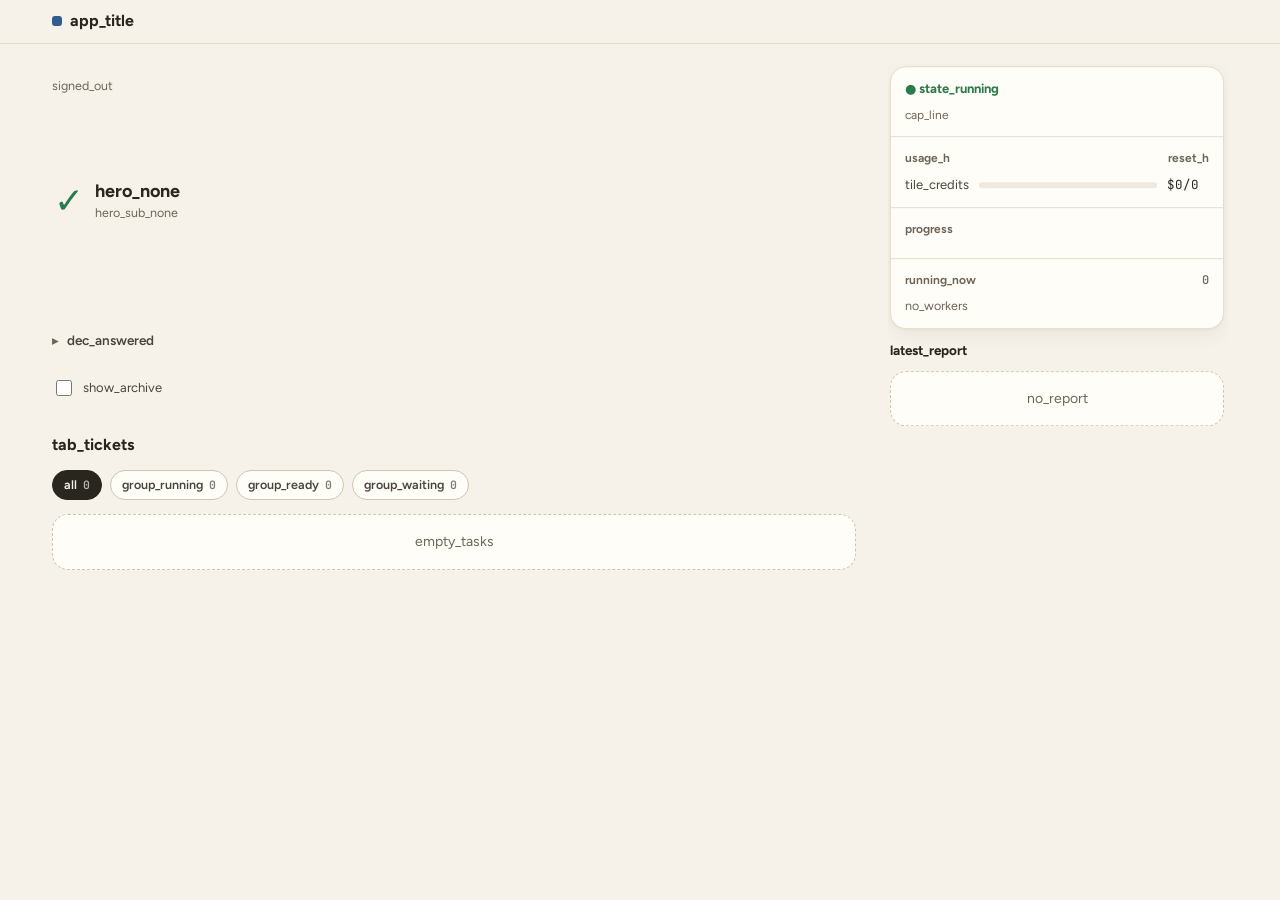
==== commit 4e4db2ce: "feat(page): show the model and effort choice card from meta.access publish puts the open choice card" ====
--- a/templates/page.html
+++ b/templates/page.html
@@ -81,6 +81,9 @@
 .abadge.gw { background: var(--warn-soft); color: var(--warn) }
 .switch { display: flex; flex-wrap: wrap; gap: 6px }
 .capcard { border-left: 5px solid var(--warn) }
+.choice { display: grid; gap: 4px; min-width: 0 }
+.choice span { font-size: 12.5px; color: var(--muted) }
+.choice select { font: inherit; color: inherit; width: 100%; max-width: 100%; min-height: 40px; padding: 0 10px; border-radius: var(--r-sm); border: 1.5px solid var(--line-strong); background: var(--bg) }
 
 /* Layout */
 .shell { padding-bottom: 20px }
@@ -263,9 +266,17 @@
 .state-line .st.ok { color: var(--ok) } .state-line .st.warn { color: var(--warn) } .state-line .st.crit { color: var(--crit) }
 .state-line .meta, .ps > .meta { font-size: 12px }
 /* Usage: label | bar | value | reset, one row each */
-.urows { display: grid; grid-template-columns: auto minmax(36px, 1fr) auto auto; gap: 7px 10px; align-items: center }
+.urows { display: grid; grid-template-columns: auto minmax(0, 1fr) auto auto; gap: 7px 10px; align-items: center }
+.urows > * { min-width: 0 }
 .ulabel { color: var(--ink-2); white-space: nowrap }
-.uval { text-align: right; white-space: nowrap; font-size: 12.5px }
+.uval { text-align: right; white-space: nowrap; font-size: 12.5px; font-variant-numeric: tabular-nums; min-width: max-content }
+/* Phone: the bar gives up its column and the value wraps under the label instead of clipping. */
+@media (max-width: 440px) {
+  .urows { grid-template-columns: auto minmax(0, 1fr) auto }
+  .urows .meter { grid-column: 2 / -1 }
+  .uval { grid-column: 1 / 3; text-align: left; white-space: normal }
+  .ureset { grid-column: 3; grid-row: auto }
+}
 .uval.warn { color: var(--warn) } .uval.crit { color: var(--crit) }
 .ureset { color: var(--muted); font-size: 11.5px; white-space: nowrap; text-align: right }
 .meter { height: 6px; border-radius: 3px; background: var(--surface-2); overflow: hidden }
@@ -341,6 +352,7 @@
     <p id="status-note" class="note" hidden></p>
     <section class="view" id="v-needs" data-view="needs" aria-labelledby="hero-t">
       <div id="capcard"></div>
+      <div id="choicecard"></div>
       <div class="sec" id="systems"></div>
       <div class="hero" id="hero"></div>
       <div id="self-remind"></div>
@@ -369,8 +381,7 @@
 // canWrite: only the page's owner answers (the db rules let nobody else write replies). myId goes on each reply.
 let db = null, user = null, downloads = null, canWrite = null, myId = null, loaded = false, unreachable = false;
 const sendErrors = {};
-let pendingSwitch = null, capSent = null;   // pendingSwitch: {name, from, at}
-const SWITCH_PENDING_MS = 35 * 60 * 1000;
+let pendingSwitch = null, capSent = null, choiceSent = null;   // pendingSwitch: {name, from, at}; choiceSent: {profile, at, model, effort}
 const VIEWS = ["needs", "tasks", "status"];
 const $ = (id) => document.getElementById(id);
 
@@ -974,8 +985,24 @@
   }
   return true;
 }
+// When a switch chosen here takes effect: the answer check reads it (not in the quiet hours, machine time),
+// otherwise the next forced pass. The same text as publish.switch_note.
+function switchNote() {
+  const rc = S.meta.reply_check || {}, min = rc.forced_pass_min || 30, q = rc.quiet || [];
+  if (!rc.every_s) return L("access_switch_note_off", { min });
+  return L("access_switch_note") + (q.length === 2 ? " " + L("access_switch_note_quiet", { start: q[0], end: q[1], min }) : "");
+}
+// A cap answer is read within a minute, also in the quiet hours while the card is open; with the check off, by a pass.
+function capPending(answer) {
+  const rc = S.meta.reply_check || {};
+  return rc.every_s ? L("cap_pending", { answer }) : L("cap_pending_off", { answer, min: rc.forced_pass_min || 30 });
+}
 async function sendSwitch(name) {
   if (await sendAccess({ kind: "profile", option: name }, "profile")) pendingSwitch = { name, from: ((S.meta.access || {}).profile || {}).name, at: Date.now() };
+  render();
+}
+async function sendChoice(name, model, effort, at) {
+  if (await sendAccess({ kind: "profile_choice", profile: name, model, effort }, "profile_choice")) choiceSent = { profile: name, at, model, effort };
   render();
 }
 async function sendCap(option, day) {
@@ -987,6 +1014,12 @@
   const a = S.meta.access;
   if (!a) { fill($("access")); return; }
   const gw = a.profile.mode === "gateway", p = a.profile;
+  // A profile that cannot be loaded is neither the subscription nor a gateway: say so, and that workers wait.
+  if (a.profile_error) {
+    fill($("access"), el("span", { class: "keyerr" }, L("access_profile_error", { error: a.profile_error.error || "" }) + " " + L("access_profile_fix")),
+      el("span", {}, L("access_page_sessions")));
+    return;
+  }
   fill($("access"),
     el("span", { class: "abadge" + (gw ? " gw" : "") }, gw ? L("access_workers", { label: p.label || p.name }) : L("access_subscription")),
     gw ? el("span", { class: "mono" }, [p.model, p.effort].filter(Boolean).join(" · ")) : null,
@@ -999,13 +1032,42 @@
   if (c && capSent && capSent.day !== c.day) capSent = null;
   if (!c) { capSent = null; fill($("capcard")); return; }
   const money = (n) => "$" + (n || 0).toFixed(2);
-  const opts = [["raise50", L("cap_raise50")], ["raise100", L("cap_raise100")], ["pause", L("cap_pause")]];
+  // The card lists its own answers: an unpriced cost is accepted for today, never "raised".
+  const names = { raise50: L("cap_raise50"), raise100: L("cap_raise100"), accept_unknown: L("cap_accept_unknown"), pause: L("cap_pause") };
+  const opts = (c.options || (c.cause === "unknown" ? ["accept_unknown", "pause"] : ["raise50", "raise100", "pause"])).map((id) => [id, names[id] || id]);
+  const u = c.unknown || null;
   fill($("capcard"), el("div", { class: "card dec capcard", role: "group", "aria-label": L("cap_card_title") },
     el("h2", {}, "▲ " + L("cap_card_title")),
     el("p", {}, L(c.cause === "unknown" ? "cap_card_body_unknown" : "cap_card_body", { spent: (c.spent || 0).toFixed(2), limit: (c.limit || 0).toFixed(2) })),
-    capSent ? el("div", { class: "sent", role: "status" }, L("cap_pending", { answer: (opts.find((o) => o[0] === capSent.option) || [0, capSent.option])[1] })) :
+    u && (u.models || []).length ? el("p", {}, L("cap_unknown_models", { models: u.models.join(", ") })) : null,
+    u && u.launches ? el("p", {}, L("cap_unknown_launches", { n: u.launches })) : null,
+    u ? el("p", { class: "meta" }, L("cap_unknown_fix")) : null,
+    capSent ? el("div", { class: "sent", role: "status" }, capPending((opts.find((o) => o[0] === capSent.option) || [0, capSent.option])[1])) :
       el("div", { class: "switch" }, opts.map(([id, label]) => el("button", { type: "button", class: id === "pause" ? "btn ghost" : "btn", disabled: off, onclick: () => sendCap(id, c.day) }, label))),
     errNote("cap")));
+}
+// The choice card: a switch to a profile whose model and effort were never chosen waits for this choice. The
+// lists were fetched when the switch was read; the gate checks the answer against a fresh list, saves it, then switches.
+function renderChoiceCard() {
+  const a = S.meta.access, c = a && a.profile_choice, off = canWrite === false || !db;
+  // A refreshed card (a refused pick, or another switch) drops the note that an answer is on its way.
+  if (c && choiceSent && (choiceSent.profile !== c.profile || choiceSent.at !== c.at)) choiceSent = null;
+  if (!c) { choiceSent = null; fill($("choicecard")); return; }
+  const opt = (v, rec) => el("option", { value: v, selected: v === rec },
+    (v === "default" ? L("choice_default") : v) + (v === rec ? " " + L("choice_recommended") : ""));
+  const models = el("select", { "aria-label": L("choice_model"), disabled: off }, (c.models || []).map((v) => opt(v, c.recommended_model)));
+  const efforts = el("select", { "aria-label": L("choice_effort"), disabled: off }, (c.efforts || []).map((v) => opt(v, c.recommended_effort)));
+  fill($("choicecard"), el("div", { class: "card dec capcard", role: "group", "aria-label": L("choice_card_title", { label: c.label || c.profile }) },
+    el("h2", {}, "▲ " + L("choice_card_title", { label: c.label || c.profile })),
+    c.error ? [el("p", { class: "note crit", role: "alert" }, L("choice_error", { error: c.error })), el("p", { class: "meta" }, L("choice_error_fix"))] : [
+      el("p", {}, L("choice_card_body")),
+      c.refused ? el("p", { class: "note warn" }, "▲ " + L("choice_refused", { error: c.refused })) : null,
+      el("label", { class: "choice" }, el("span", {}, L("choice_model")), models),
+      el("label", { class: "choice" }, el("span", {}, L("choice_effort")), efforts),
+      choiceSent ? el("div", { class: "sent", role: "status" }, L("choice_pending", { model: choiceSent.model, effort: choiceSent.effort, note: switchNote() })) :
+        el("div", { class: "switch" }, el("button", { type: "button", class: "btn", disabled: off,
+          onclick: () => sendChoice(c.profile, models.value, efforts.value, c.at) }, L("choice_confirm"))),
+      errNote("profile_choice")]));
 }
 function renderStatus() {
   const bud = S.meta.budget || {}, b = bud.budget || {}, a = bud.allowance || {};
@@ -1020,12 +1082,12 @@
 
   const used = b.credits_used_usd || 0, limit = b.credits_limit_usd || 0;
   const acc = S.meta.access || null, gw = !!acc && acc.profile.mode === "gateway", u = (acc && acc.usage) || {};
-  const money = (n) => "$" + (n || 0).toFixed(0);   // whole dollars: the value column is narrow
+  const money = (n) => "$" + Math.round(n || 0).toLocaleString("en-US");   // whole dollars with a thousands separator
   const windowRows = (b.windows || []).map((w) => usageRow(windowLabel(w), Math.round(w.percent || 0), "", w.resets_at ? rel(w.resets_at) : "")).flat();
   // Gateway workers pay by the dollar, so their rows are dollars against today's limit. The page's own sessions
   // still use the subscription window, so that row stays.
   const gwRows = gw ? [
-    usageRow(L("usage_today"), u.cap_today ? Math.round((u.today || 0) / u.cap_today * 100) : 0, money(u.today) + "/" + money(u.cap_today), ""),
+    usageRow(L("usage_today"), u.cap_today ? Math.round((u.today || 0) / u.cap_today * 100) : 0, money(u.today) + " / " + money(u.cap_today), ""),
     usageRow(L("usage_week"), 0, money(u.week), ""),
     usageRow(L("usage_month"), 0, money(u.month), ""),
     usageRow(L("usage_page_session"), u.session_pct == null ? 0 : u.session_pct, u.session_pct == null ? "–" : "", ""),
@@ -1037,16 +1099,18 @@
     gw && u.unknown ? el("div", { class: "note warn" }, "▲ " + L("usage_unknown")) : null,
     !gw && b.stale ? el("div", { class: "note warn" }, "▲ " + L("stale")) : null);
 
-  // Profile switch: one button per profile; the gate applies the answer within a minute (up to 30 at night).
-  // Done when the active profile changed to anything, or after 35 minutes (the longest a switch takes).
-  if (acc && pendingSwitch && (acc.profile.name !== pendingSwitch.from || Date.now() - pendingSwitch.at > SWITCH_PENDING_MS)) pendingSwitch = null;
+  // Profile switch: one button per profile; switchNote() says when the gate applies the answer.
+  // Done when the active profile changed to anything, or after the forced pass interval and 5 minutes (the longest a switch takes).
+  if (acc && pendingSwitch && (acc.profile.name !== pendingSwitch.from || Date.now() - pendingSwitch.at > ((S.meta.reply_check || {}).forced_pass_min || 30) * 60000 + 5 * 60000)) pendingSwitch = null;
+  // A switch to a profile that needs a choice is done here: the choice card took over.
+  if (acc && pendingSwitch && (acc.profile_choice || {}).profile === pendingSwitch.name) pendingSwitch = null;
   const off = canWrite === false || !db;
   const switchSec = acc && ((acc.profiles || []).length > 1 || (acc.broken_profiles || []).length) ? el("div", { class: "ps" },
     el("div", { class: "ps-h" }, el("span", {}, L("access_switch"))),
     el("div", { class: "switch" }, acc.profiles.map((q) => el("button", { type: "button", class: "btn ghost small", disabled: off || q.name === acc.profile.name,
       "aria-pressed": String(q.name === acc.profile.name), onclick: () => sendSwitch(q.name) },
       (q.label || q.name) + (q.name === acc.profile.name ? " · " + L("access_current") : "")))),
-    el("div", { class: "note" }, pendingSwitch ? L("access_switch_pending", { name: pendingSwitch.name, note: L("access_switch_note") }) : L("access_switch_note")),
+    el("div", { class: "note" }, pendingSwitch ? L("access_switch_pending", { name: pendingSwitch.name, note: switchNote() }) : switchNote()),
     ((acc.broken_profiles || []).length ? el("div", { class: "note warn" }, "▲ " + L("profile_broken", { names: acc.broken_profiles.map((x) => x.name).join(", ") })) : null),
     errNote("profile")) : null;
 
@@ -1102,7 +1166,7 @@
   render();
 }
 function render() {
-  renderHeader(); renderAccess(); renderBanners(); renderCapCard(); renderNeeds(); renderTasks(); renderStatus(); renderTabbar();
+  renderHeader(); renderAccess(); renderBanners(); renderCapCard(); renderChoiceCard(); renderNeeds(); renderTasks(); renderStatus(); renderTabbar();
 }
 
 $("lang").addEventListener("click", () => {
